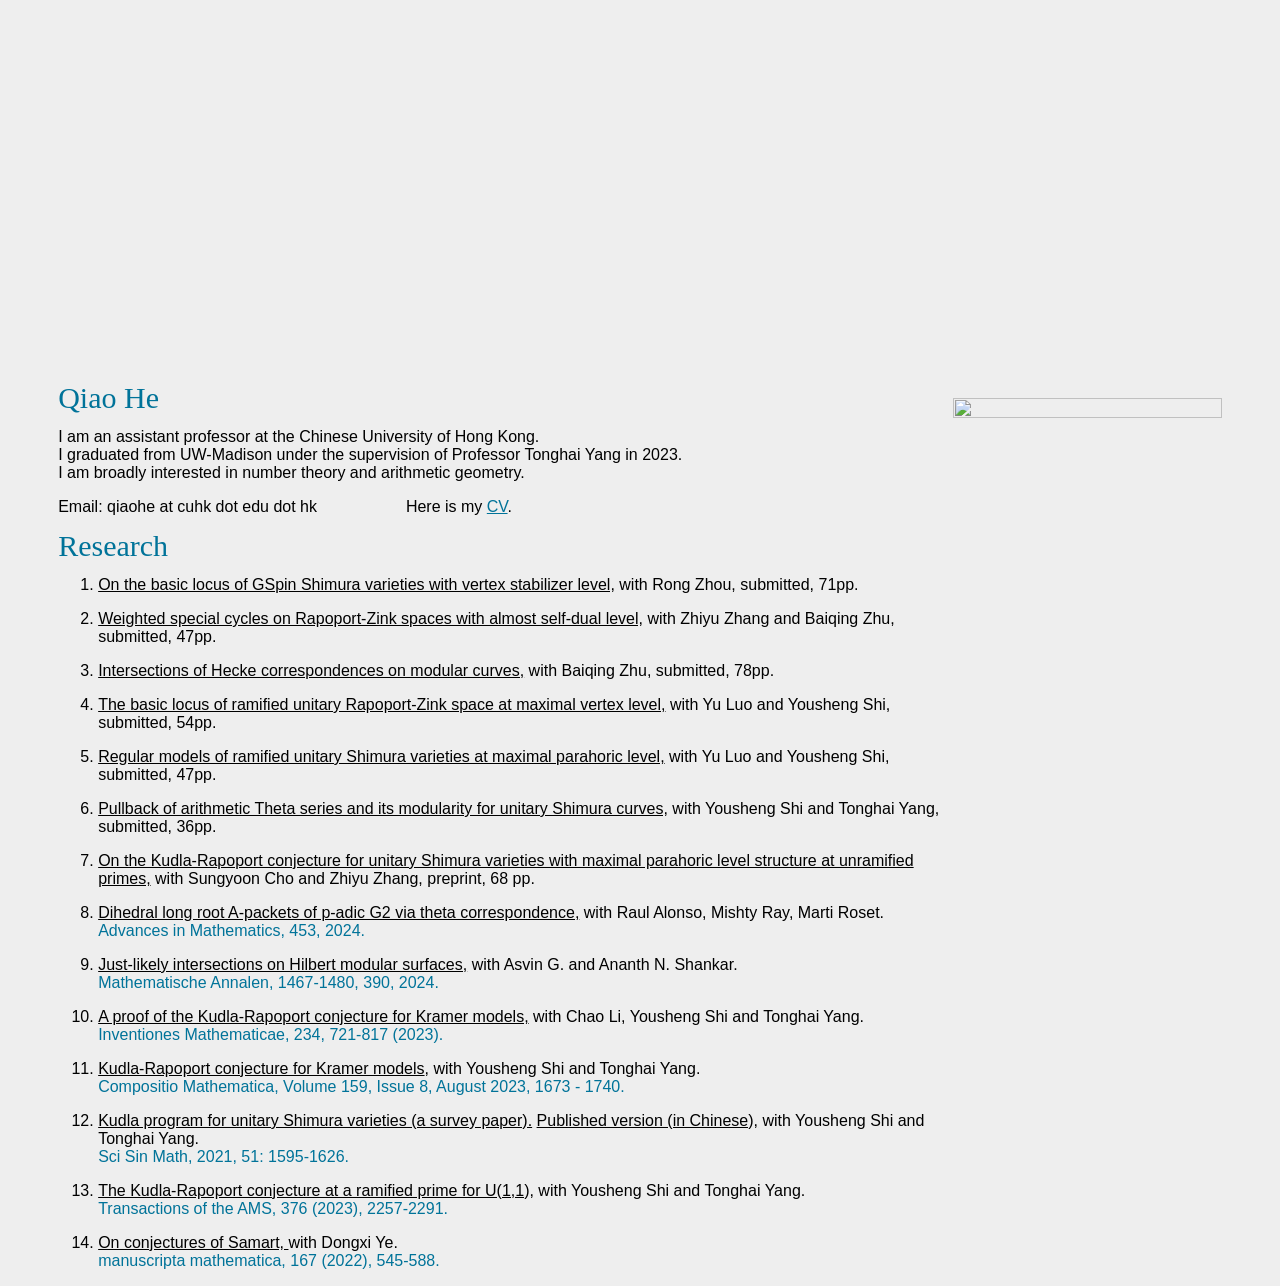
==== index.html @ cb71f72a "Update index.html" ====
<!DOCTYPE html>
<html>
<head>
<title>Qiao He's Homepage.</title>
<meta name="description" content="Qiao He  ">
<meta name="keywords" content="Qiao He, Math, Wisc, University of Wisconsin-Madison, Homepage">
<meta name="author" content="Qiao He">
<meta name="viewport" content="width=device-width, initial-scale=1">
<style>
body, html {
  height: 100%;
  padding-left: 2%;
  padding-right: 2%;
  font-family: Arial, Helvetica, sans-serif;
  background-color:#eee
}

.header-image {
  background-image:  url(https://www.math.columbia.edu/~qiaohe/90ae3d080c83c32adfe99ed42f56fb23.jpg);
  height: 40%;
  width: device-width;
  background-position: center;
  background-repeat: no-repeat;
  background-size: cover;
  position: relative;
}

.header-text {
  text-align: left;
  position: absolute;
  top: 10%;
  left: 10%;
  transform: translate(-50%, -50%);
  font-size: 35px;
  color:#2f4f4f;
}

.header-text button {
  border: none;
  outline: 0;
  display: inline-block;
  padding: 10px 25px;
  color: black;
  background-color: #ddd;
  text-align: center;
  cursor: pointer;
}

.header-text button:hover {
  background-color: #555;
  color: white;

}
.green-text {
  text-align: left;
  position: absolute;
  top: 60%;
  left: 10%;
  transform: translate(-50%, -50%);
  color: #2f4f4f  ;
}
{
  box-sizing: border-box;
}

.row {
  display: flex;
}

/* Create two equal columns that sits next to each other */
.column {
  padding: 0px;
  "font-size: 100px;
   }

.left {
  width: 100%;
}

.right {
  width: 30%;
}



 

p{ margin-left:0px;
}
 
</style>
</head>
<body>

<div class="header-image" style="max-width:100%;">

</div>








<div class="row"  style=" ;">
  <div class="column left" style="background-color:#eee"  >
    <p style="font-size: 30px; font-family: STKaiti; color:#007399;line-height:0">    Qiao He     </p>
    <p style="max-width:100%; word-wrap:break-word;">I am an assistant professor at the Chinese University of Hong Kong. <br>
 I graduated from UW-Madison under the supervision of Professor Tonghai Yang in 2023.<br>
               I am broadly interested in number theory and arithmetic geometry.  </p>
 </p> 
    <p>Email: qiaohe at cuhk dot edu dot hk  &nbsp;&nbsp;&nbsp;&nbsp;&nbsp;&nbsp;&nbsp;&nbsp;&nbsp;&nbsp;&nbsp;&nbsp;&nbsp;&nbsp;&nbsp;&nbsp;&nbsp;&nbsp;  Here is my <a  href="/CV.pdf" style="color:#007399">CV</a>.
 </p>

   

  

 


  <p style="font-size: 30px;font-family: STKaiti; color:#007399;line-height:0 " >  Research</p>


  <ol>

<li> <p class="p3"><span class="s1"> <a href="https://arxiv.org/pdf/2505.08911" style="color:black"><span class="s4">On the basic locus of GSpin Shimura varieties with vertex stabilizer level,</span></a> with Rong Zhou, submitted, 71pp.  </li>

<li> <p class="p3"><span class="s1"> <a href="https://arxiv.org/pdf/2504.07768" style="color:black"><span class="s4">Weighted special cycles on Rapoport-Zink spaces with almost self-dual level,</span></a> with Zhiyu Zhang and Baiqing Zhu, submitted, 47pp.  </li>


<li> <p class="p3"><span class="s1"> <a href="https://arxiv.org/pdf/2502.19600" style="color:black"><span class="s4">Intersections of Hecke correspondences on modular curves,</span></a> with Baiqing Zhu, submitted, 78pp.  </li>

    <li> <p class="p3"><span class="s1"> <a href="https://arxiv.org/pdf/2502.06218" style="color:black"><span class="s4">The basic locus of ramified unitary Rapoport-Zink space at maximal vertex level,</span></a> with  Yu Luo</span></a> and Yousheng Shi</span></a>, submitted, 54pp.  </li>


    <li> <p class="p3"><span class="s1"> <a href="https://arxiv.org/abs/2410.04500" style="color:black"><span class="s4">Regular models of ramified unitary Shimura varieties at maximal parahoric level,</span></a> with  Yu Luo</span></a> and Yousheng Shi</span></a>, submitted, 47pp.  </li>


<li> <p class="p3"><span class="s1"> <a href="https://arxiv.org/pdf/2403.04566.pdf" style="color:black"><span class="s4">Pullback of arithmetic Theta series and its modularity for unitary Shimura curves,</span></a> with  Yousheng Shi</span></a> and Tonghai Yang</span></a>, submitted, 36pp.  </li>



  <li><p class="p3"><span class="s1"> <a href="https://www.math.columbia.edu/~qiaohe/KRconjecture with level.pdf" style="color:black"><span class="s4"> On the Kudla-Rapoport conjecture for unitary Shimura varieties with maximal parahoric level structure at unramified primes,</span></a> with  Sungyoon Cho and Zhiyu Zhang, preprint, 68 pp. <br></li>

  <li><p class="p3"><span class="s1"> <a href="https://arxiv.org/pdf/2308.05029.pdf" style="color:black"><span class="s4"> Dihedral long root A-packets of p-adic G2 via theta correspondence,</span></a> with  Raul Alonso, Mishty Ray, Marti Roset. 
    <br>
   <a   style="color:#007399;"><span class="s4"> Advances in Mathematics, 453, 2024.</span></a></li>



  <li><p class="p3"><span class="s1"> <a href="https://www.math.columbia.edu/~qiaohe/AnanthAsvinQiao.pdf" style="color:black"><span class="s4"> Just-likely intersections on Hilbert modular surfaces,</span></a> with  Asvin G. and Ananth N. Shankar. <br>
    <a   style="color:#007399;"><span class="s4">Mathematische Annalen, 1467-1480, 390, 2024.</span></a></li>

  <li> <p class="p3"><span class="s1"> <a href="https://www.math.columbia.edu/~qiaohe/HLSY2.pdf" style="color:black;"><span class="s4">A proof of the Kudla-Rapoport conjecture for Kramer models,</span></a> with Chao Li, Yousheng Shi and Tonghai Yang. <br>
 <a   style="color:#007399;"><span class="s4">Inventiones Mathematicae, 234,  721-817 (2023).</span></a> <br></li>



  <li><p class="p3"><span class="s1"> <a href="https://www.math.columbia.edu/~qiaohe/KR%20for%20Kramer%20model%20final.pdf" style="color:black"><span class="s4">Kudla-Rapoport conjecture for Kramer models</span></a>, with Yousheng Shi and Tonghai Yang. <br>
<a style="color:#007399">Compositio Mathematica, Volume 159, Issue 8, August 2023,  1673 - 1740.</a> <br>  </li>



<li> <p class="p3"><span class="s1"> <a href="https://www.math.columbia.edu/~qiaohe/ASW2.pdf" style="color:black"><span class="s4">Kudla program for unitary Shimura varieties (a survey paper).</span></a> <a href="https://www.math.columbia.edu/~qiaohe/SciSinMath-2021-1595.pdf" style="color:black"><span class="s4">Published version (in Chinese),</span></a> with  Yousheng Shi</span></a> and  Tonghai Yang</span></a>. <br>
<a style="color:#007399">Sci Sin Math, 2021, 51: 1595-1626.</a> <br></li>

<li> <p class="p3"><span class="s1"> <a href="https://www.math.columbia.edu/~qiaohe/KR%20conjecture%20for%20U(1,1).pdf" style="color:black"><span class="s4">The Kudla-Rapoport conjecture at a ramified prime for U(1,1),</span></a> with  Yousheng Shi</span></a> and Tonghai Yang</span></a>. <br>
<a style="color:#007399">Transactions of the AMS, 376 (2023), 2257-2291.</a><br></li>

<li> <p class="p3"><span class="s1"> <a href="https://link.springer.com/article/10.1007/s00229-021-01279-6" style="color:black"><span class="s4">On conjectures of Samart, </span></a>with Dongxi Ye. <br>
<a style="color:#007399">manuscripta mathematica, 167 (2022), 545-588.</a> <br></li>
</ol> 





   
 


 


  


 




 
</div>







<div class="column right" style="background-color:#eee"  >
    <p style="font-size: 30px; font-family: STKaiti; color:#007399;line-height:0">   <img src="https://www.math.columbia.edu/~qiaohe/WechatIMG229.jpg", width="100%" ;
     height="250%" ; style="position:relative; left:0px; top:0px">  </p>
    
  </div>



  


</div>
 
  

 
 

  

</body>
</html>
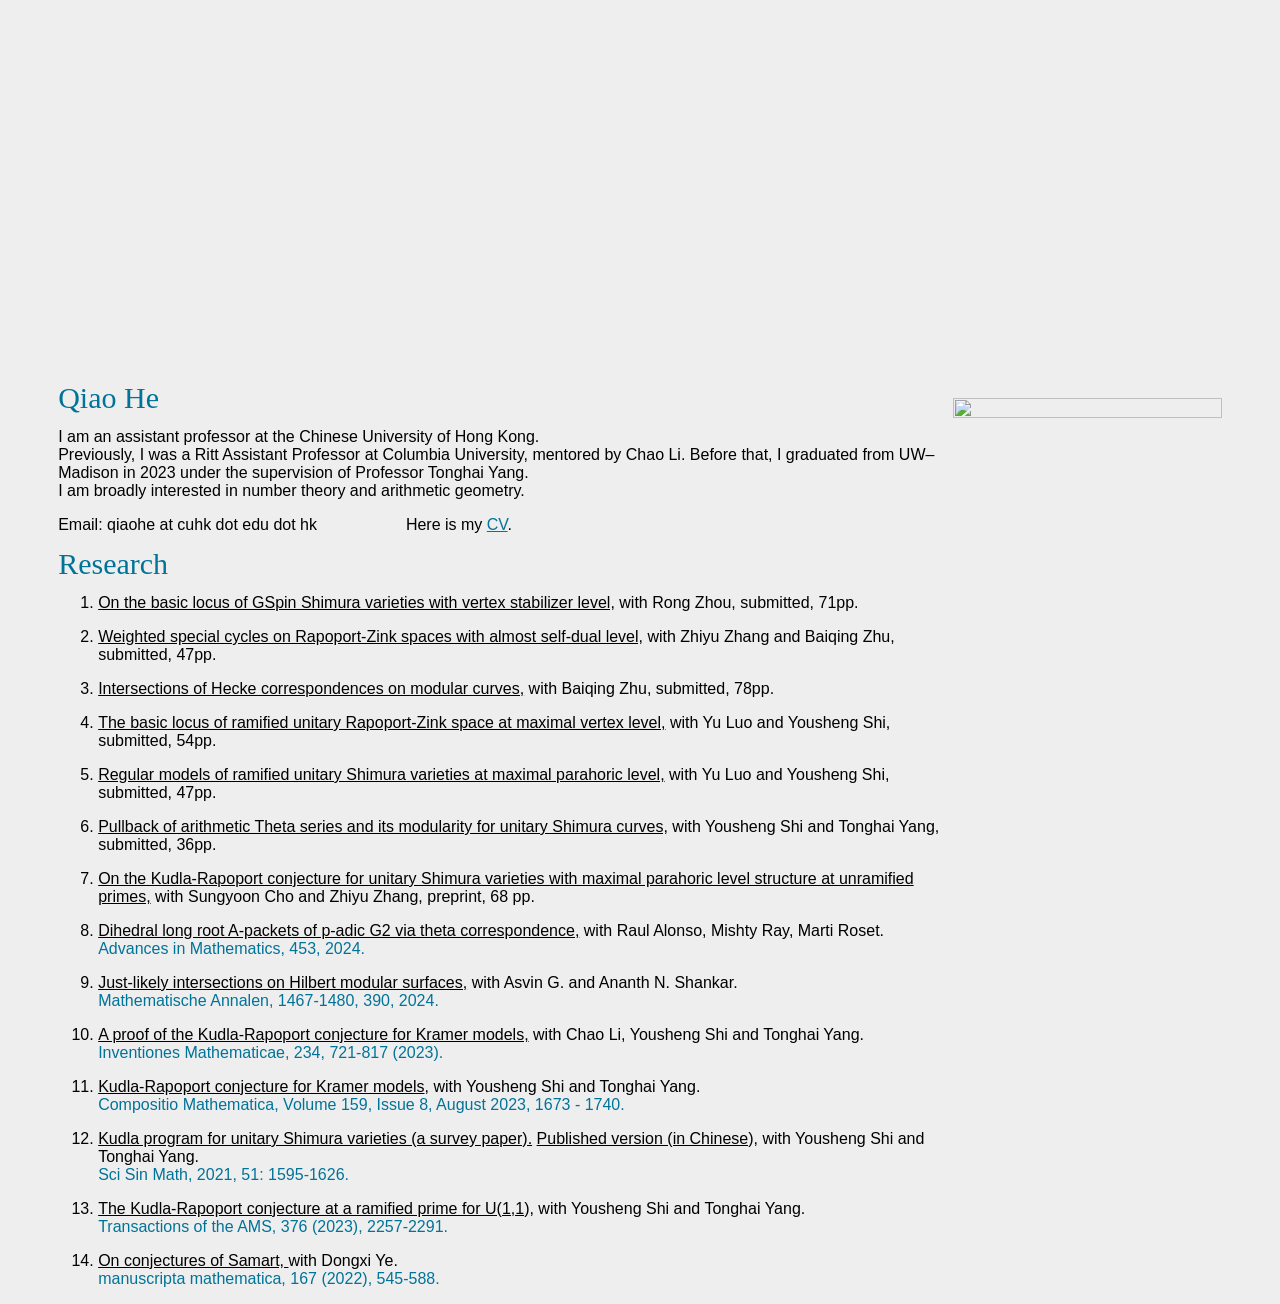
==== commit 9e85f1ef: "Update index.html" ====
--- a/index.html
+++ b/index.html
@@ -107,7 +107,7 @@
   <div class="column left" style="background-color:#eee"  >
     <p style="font-size: 30px; font-family: STKaiti; color:#007399;line-height:0">    Qiao He     </p>
     <p style="max-width:100%; word-wrap:break-word;">I am an assistant professor at the Chinese University of Hong Kong. <br>
- I graduated from UW-Madison under the supervision of Professor Tonghai Yang in 2023.<br>
+ Previously, I was a Ritt Assistant Professor at Columbia University, mentored by Chao Li. Before that, I graduated from UW–Madison in 2023 under the supervision of Professor Tonghai Yang.<br>
                I am broadly interested in number theory and arithmetic geometry.  </p>
  </p> 
     <p>Email: qiaohe at cuhk dot edu dot hk  &nbsp;&nbsp;&nbsp;&nbsp;&nbsp;&nbsp;&nbsp;&nbsp;&nbsp;&nbsp;&nbsp;&nbsp;&nbsp;&nbsp;&nbsp;&nbsp;&nbsp;&nbsp;  Here is my <a  href="/CV.pdf" style="color:#007399">CV</a>.
@@ -142,7 +142,7 @@
 
 
 
-  <li><p class="p3"><span class="s1"> <a href="https://www.math.columbia.edu/~qiaohe/KRconjecture with level.pdf" style="color:black"><span class="s4"> On the Kudla-Rapoport conjecture for unitary Shimura varieties with maximal parahoric level structure at unramified primes,</span></a> with  Sungyoon Cho and Zhiyu Zhang, preprint, 68 pp. <br></li>
+  <li><p class="p3"><span class="s1"> <a href="/KRconjecture with level.pdf" style="color:black"><span class="s4"> On the Kudla-Rapoport conjecture for unitary Shimura varieties with maximal parahoric level structure at unramified primes,</span></a> with  Sungyoon Cho and Zhiyu Zhang, preprint, 68 pp. <br></li>
 
   <li><p class="p3"><span class="s1"> <a href="https://arxiv.org/pdf/2308.05029.pdf" style="color:black"><span class="s4"> Dihedral long root A-packets of p-adic G2 via theta correspondence,</span></a> with  Raul Alonso, Mishty Ray, Marti Roset. 
     <br>
@@ -150,23 +150,23 @@
 
 
 
-  <li><p class="p3"><span class="s1"> <a href="https://www.math.columbia.edu/~qiaohe/AnanthAsvinQiao.pdf" style="color:black"><span class="s4"> Just-likely intersections on Hilbert modular surfaces,</span></a> with  Asvin G. and Ananth N. Shankar. <br>
+  <li><p class="p3"><span class="s1"> <a href="/AnanthAsvinQiao.pdf" style="color:black"><span class="s4"> Just-likely intersections on Hilbert modular surfaces,</span></a> with  Asvin G. and Ananth N. Shankar. <br>
     <a   style="color:#007399;"><span class="s4">Mathematische Annalen, 1467-1480, 390, 2024.</span></a></li>
 
-  <li> <p class="p3"><span class="s1"> <a href="https://www.math.columbia.edu/~qiaohe/HLSY2.pdf" style="color:black;"><span class="s4">A proof of the Kudla-Rapoport conjecture for Kramer models,</span></a> with Chao Li, Yousheng Shi and Tonghai Yang. <br>
+  <li> <p class="p3"><span class="s1"> <a href="/HLSY2.pdf" style="color:black;"><span class="s4">A proof of the Kudla-Rapoport conjecture for Kramer models,</span></a> with Chao Li, Yousheng Shi and Tonghai Yang. <br>
  <a   style="color:#007399;"><span class="s4">Inventiones Mathematicae, 234,  721-817 (2023).</span></a> <br></li>
 
 
 
-  <li><p class="p3"><span class="s1"> <a href="https://www.math.columbia.edu/~qiaohe/KR%20for%20Kramer%20model%20final.pdf" style="color:black"><span class="s4">Kudla-Rapoport conjecture for Kramer models</span></a>, with Yousheng Shi and Tonghai Yang. <br>
+  <li><p class="p3"><span class="s1"> <a href="/KR%20for%20Kramer%20model%20final.pdf" style="color:black"><span class="s4">Kudla-Rapoport conjecture for Kramer models</span></a>, with Yousheng Shi and Tonghai Yang. <br>
 <a style="color:#007399">Compositio Mathematica, Volume 159, Issue 8, August 2023,  1673 - 1740.</a> <br>  </li>
 
 
 
-<li> <p class="p3"><span class="s1"> <a href="https://www.math.columbia.edu/~qiaohe/ASW2.pdf" style="color:black"><span class="s4">Kudla program for unitary Shimura varieties (a survey paper).</span></a> <a href="https://www.math.columbia.edu/~qiaohe/SciSinMath-2021-1595.pdf" style="color:black"><span class="s4">Published version (in Chinese),</span></a> with  Yousheng Shi</span></a> and  Tonghai Yang</span></a>. <br>
+<li> <p class="p3"><span class="s1"> <a href="/ASW2.pdf" style="color:black"><span class="s4">Kudla program for unitary Shimura varieties (a survey paper).</span></a> <a href="https://www.math.columbia.edu/~qiaohe/SciSinMath-2021-1595.pdf" style="color:black"><span class="s4">Published version (in Chinese),</span></a> with  Yousheng Shi</span></a> and  Tonghai Yang</span></a>. <br>
 <a style="color:#007399">Sci Sin Math, 2021, 51: 1595-1626.</a> <br></li>
 
-<li> <p class="p3"><span class="s1"> <a href="https://www.math.columbia.edu/~qiaohe/KR%20conjecture%20for%20U(1,1).pdf" style="color:black"><span class="s4">The Kudla-Rapoport conjecture at a ramified prime for U(1,1),</span></a> with  Yousheng Shi</span></a> and Tonghai Yang</span></a>. <br>
+<li> <p class="p3"><span class="s1"> <a href="/KR%20conjecture%20for%20U(1,1).pdf" style="color:black"><span class="s4">The Kudla-Rapoport conjecture at a ramified prime for U(1,1),</span></a> with  Yousheng Shi</span></a> and Tonghai Yang</span></a>. <br>
 <a style="color:#007399">Transactions of the AMS, 376 (2023), 2257-2291.</a><br></li>
 
 <li> <p class="p3"><span class="s1"> <a href="https://link.springer.com/article/10.1007/s00229-021-01279-6" style="color:black"><span class="s4">On conjectures of Samart, </span></a>with Dongxi Ye. <br>
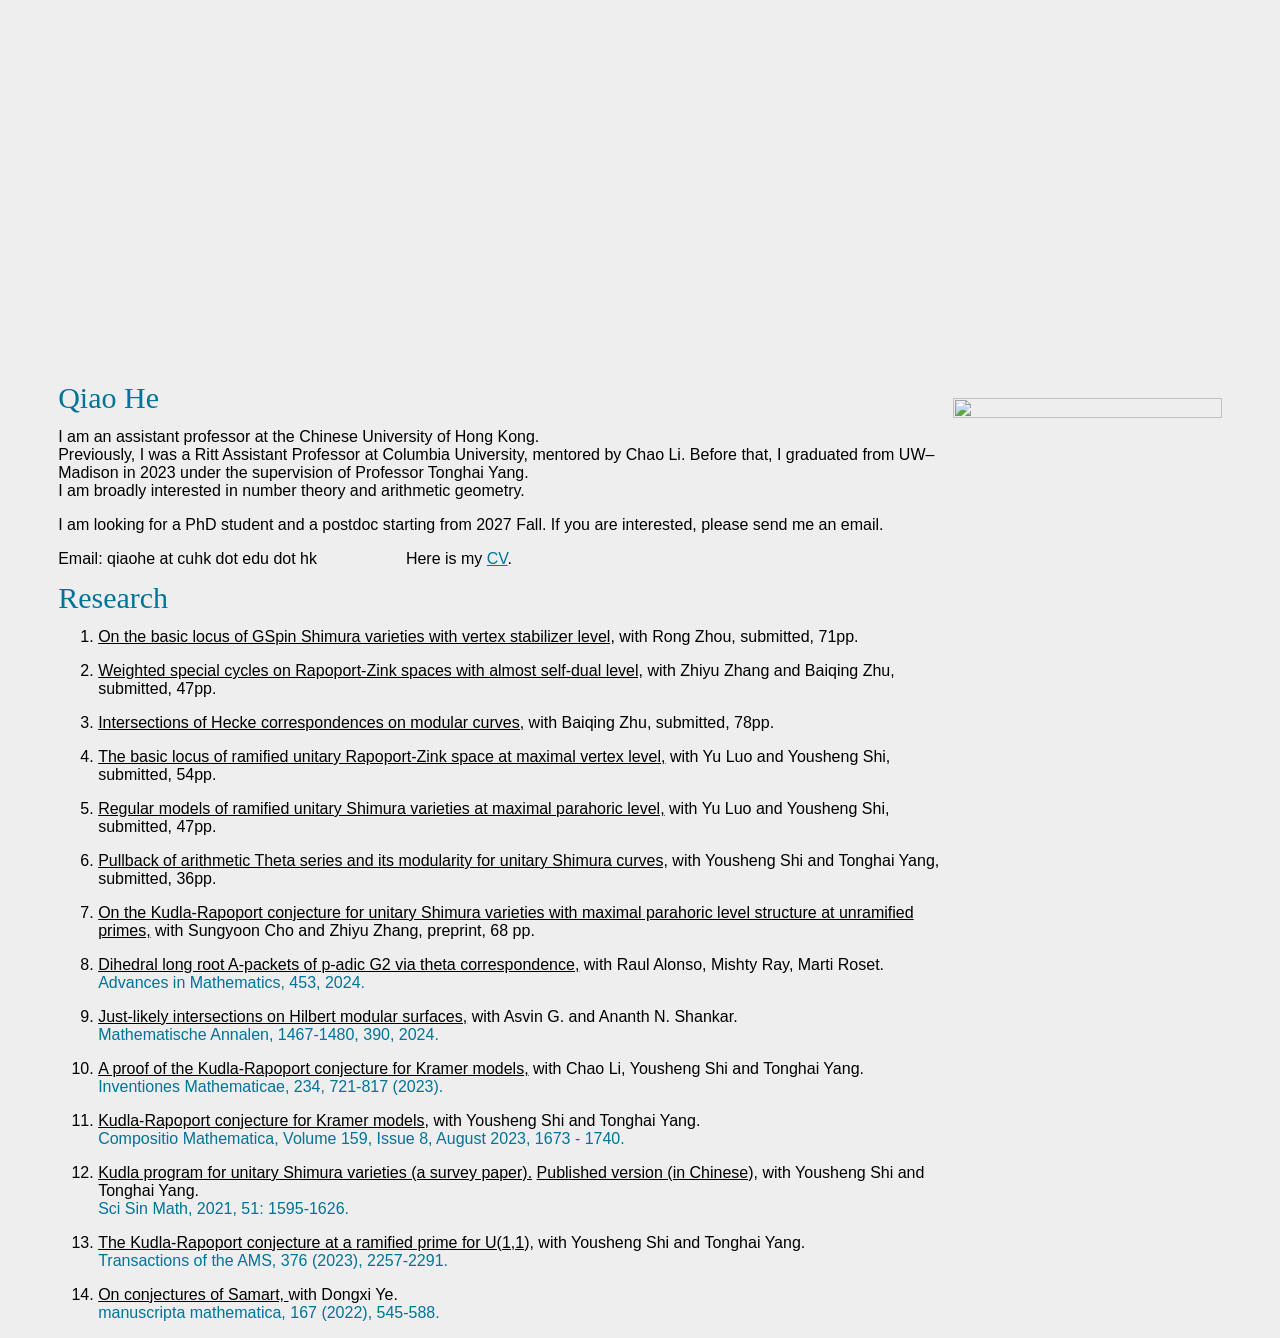
==== commit 1ff6969d: "Update index.html" ====
--- a/index.html
+++ b/index.html
@@ -110,6 +110,9 @@
  Previously, I was a Ritt Assistant Professor at Columbia University, mentored by Chao Li. Before that, I graduated from UW–Madison in 2023 under the supervision of Professor Tonghai Yang.<br>
                I am broadly interested in number theory and arithmetic geometry.  </p>
  </p> 
+
+    I am looking for a PhD student and a postdoc starting from 2027 Fall. If you are interested, please send me an email.</p></p> 
+ 
     <p>Email: qiaohe at cuhk dot edu dot hk  &nbsp;&nbsp;&nbsp;&nbsp;&nbsp;&nbsp;&nbsp;&nbsp;&nbsp;&nbsp;&nbsp;&nbsp;&nbsp;&nbsp;&nbsp;&nbsp;&nbsp;&nbsp;  Here is my <a  href="/CV.pdf" style="color:#007399">CV</a>.
  </p>
 
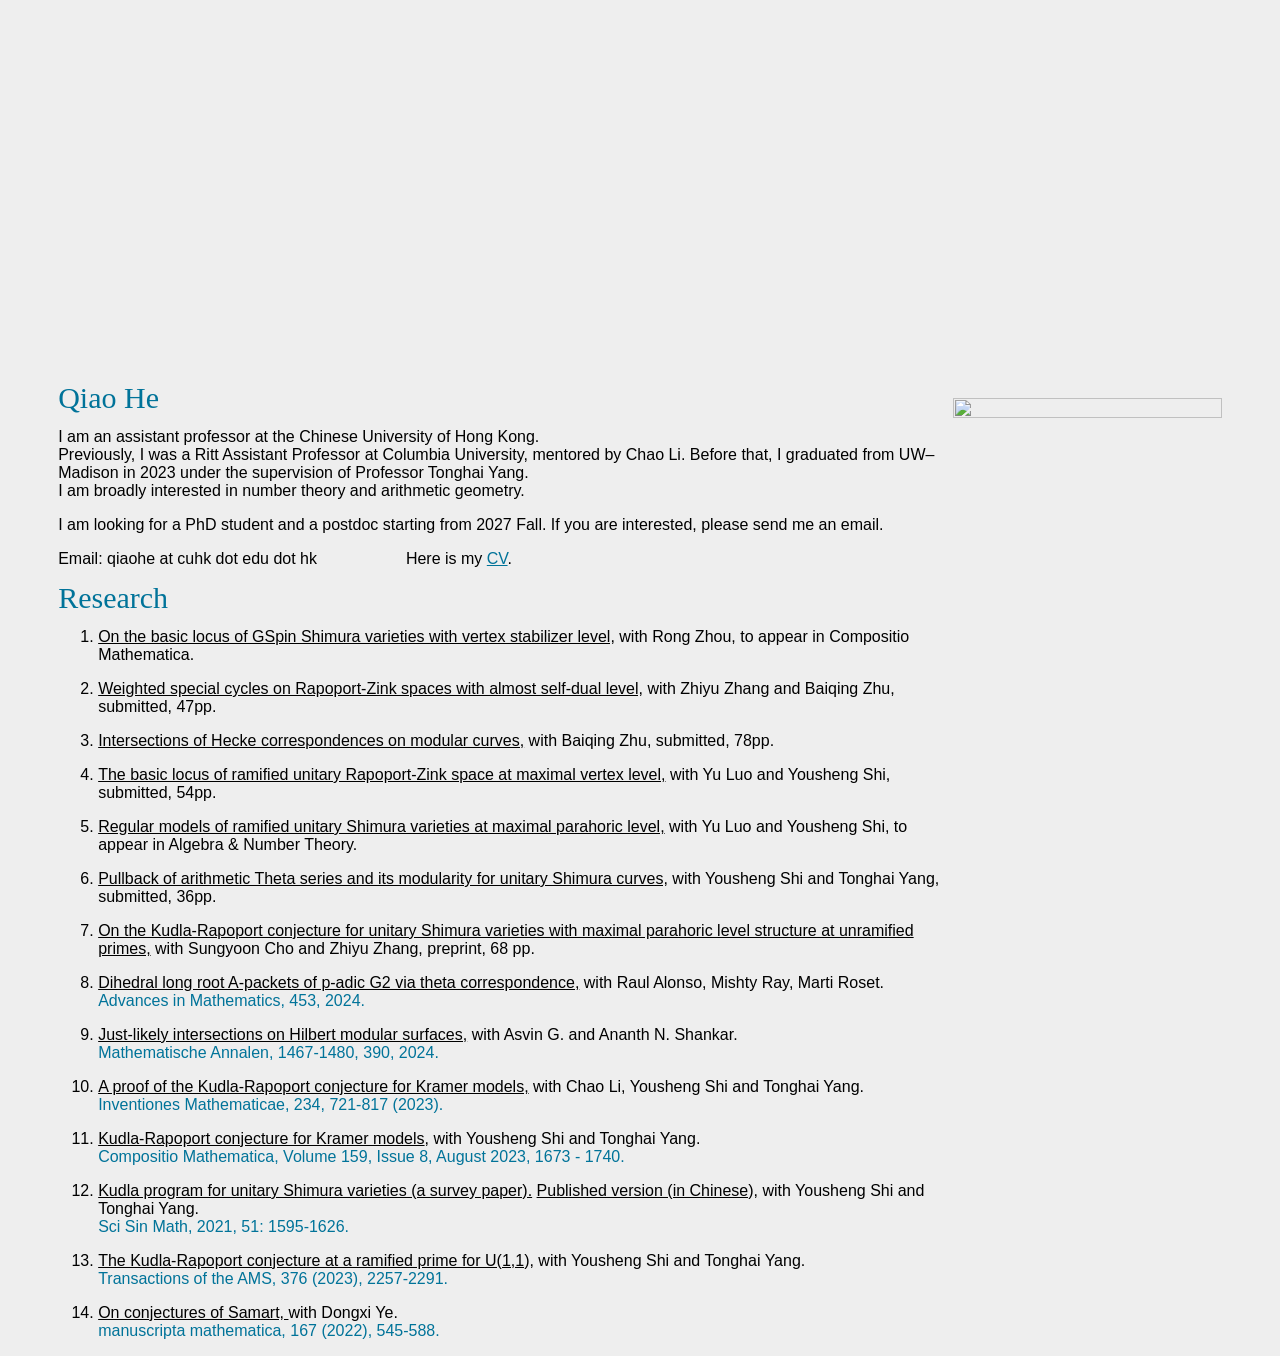
==== commit 75e02dc0: "Update index.html" ====
--- a/index.html
+++ b/index.html
@@ -128,7 +128,7 @@
 
   <ol>
 
-<li> <p class="p3"><span class="s1"> <a href="https://arxiv.org/pdf/2505.08911" style="color:black"><span class="s4">On the basic locus of GSpin Shimura varieties with vertex stabilizer level,</span></a> with Rong Zhou, submitted, 71pp.  </li>
+<li> <p class="p3"><span class="s1"> <a href="https://arxiv.org/pdf/2505.08911" style="color:black"><span class="s4">On the basic locus of GSpin Shimura varieties with vertex stabilizer level,</span></a> with Rong Zhou, to appear in Compositio Mathematica.  </li>
 
 <li> <p class="p3"><span class="s1"> <a href="https://arxiv.org/pdf/2504.07768" style="color:black"><span class="s4">Weighted special cycles on Rapoport-Zink spaces with almost self-dual level,</span></a> with Zhiyu Zhang and Baiqing Zhu, submitted, 47pp.  </li>
 
@@ -138,7 +138,7 @@
     <li> <p class="p3"><span class="s1"> <a href="https://arxiv.org/pdf/2502.06218" style="color:black"><span class="s4">The basic locus of ramified unitary Rapoport-Zink space at maximal vertex level,</span></a> with  Yu Luo</span></a> and Yousheng Shi</span></a>, submitted, 54pp.  </li>
 
 
-    <li> <p class="p3"><span class="s1"> <a href="https://arxiv.org/abs/2410.04500" style="color:black"><span class="s4">Regular models of ramified unitary Shimura varieties at maximal parahoric level,</span></a> with  Yu Luo</span></a> and Yousheng Shi</span></a>, submitted, 47pp.  </li>
+    <li> <p class="p3"><span class="s1"> <a href="https://arxiv.org/abs/2410.04500" style="color:black"><span class="s4">Regular models of ramified unitary Shimura varieties at maximal parahoric level,</span></a> with  Yu Luo</span></a> and Yousheng Shi</span></a>, to appear in Algebra & Number Theory.  </li>
 
 
 <li> <p class="p3"><span class="s1"> <a href="https://arxiv.org/pdf/2403.04566.pdf" style="color:black"><span class="s4">Pullback of arithmetic Theta series and its modularity for unitary Shimura curves,</span></a> with  Yousheng Shi</span></a> and Tonghai Yang</span></a>, submitted, 36pp.  </li>
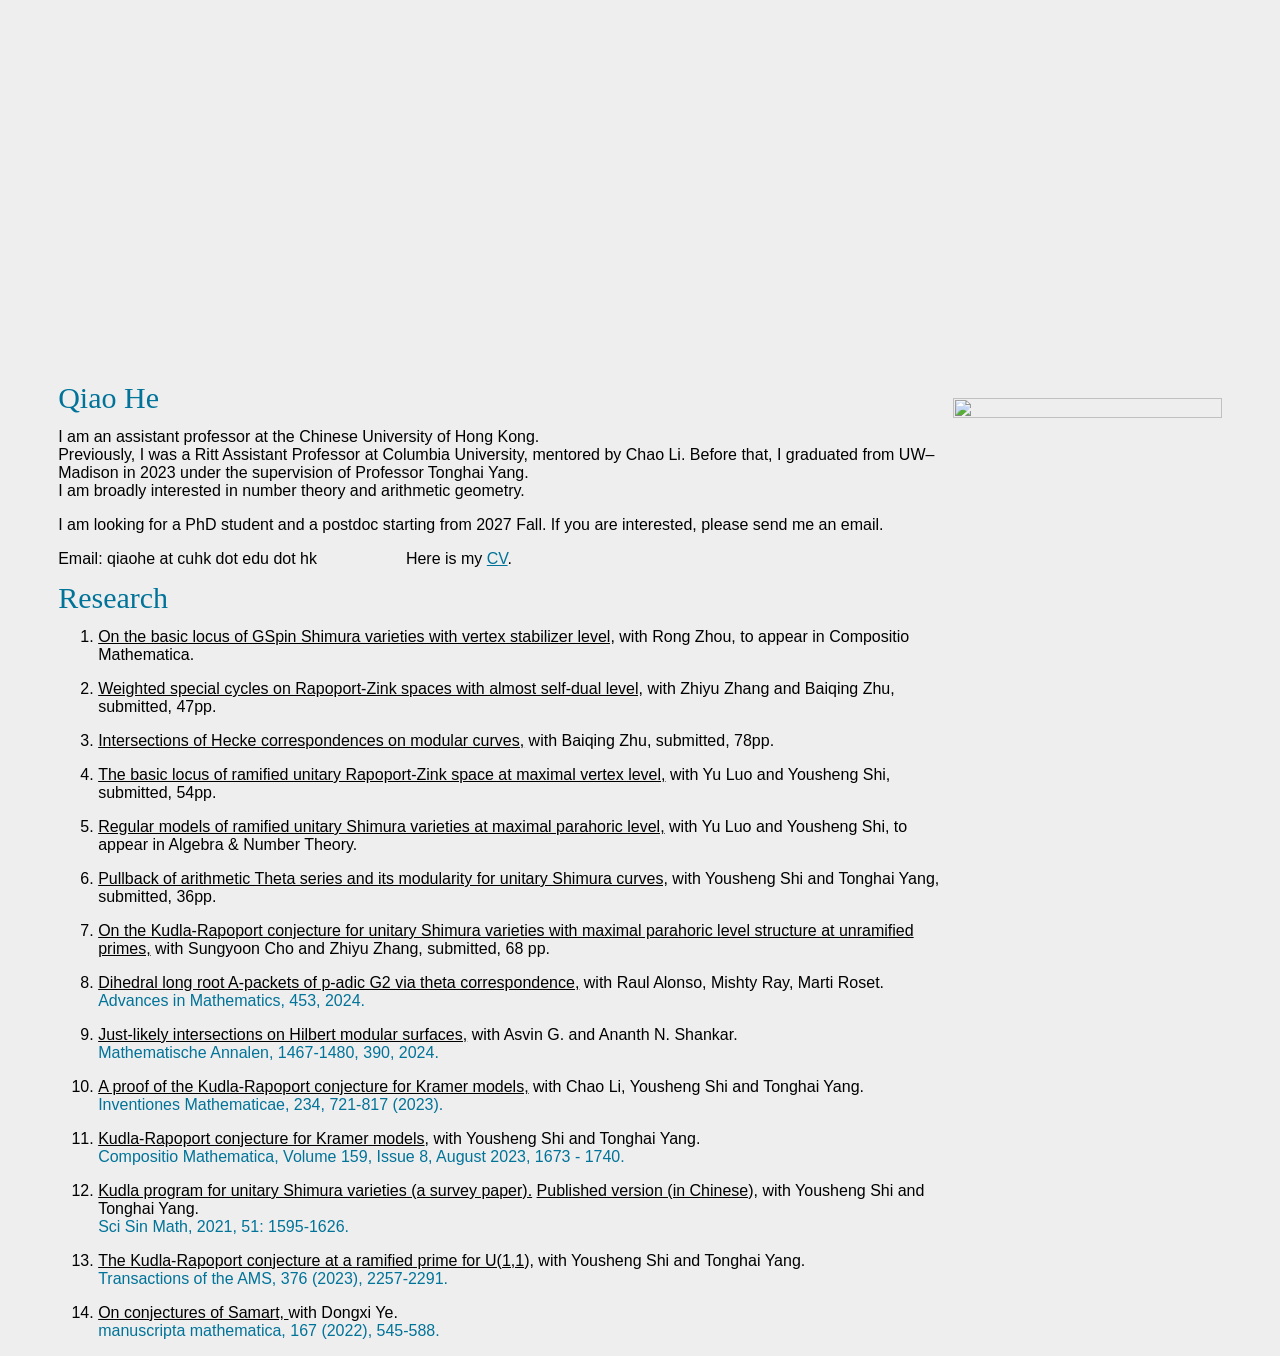
==== commit e8db709e: "Update index.html" ====
--- a/index.html
+++ b/index.html
@@ -145,7 +145,7 @@
 
 
 
-  <li><p class="p3"><span class="s1"> <a href="/KRconjecture with level.pdf" style="color:black"><span class="s4"> On the Kudla-Rapoport conjecture for unitary Shimura varieties with maximal parahoric level structure at unramified primes,</span></a> with  Sungyoon Cho and Zhiyu Zhang, preprint, 68 pp. <br></li>
+  <li><p class="p3"><span class="s1"> <a href="/KRconjecture with level.pdf" style="color:black"><span class="s4"> On the Kudla-Rapoport conjecture for unitary Shimura varieties with maximal parahoric level structure at unramified primes,</span></a> with  Sungyoon Cho and Zhiyu Zhang, submitted, 68 pp. <br></li>
 
   <li><p class="p3"><span class="s1"> <a href="https://arxiv.org/pdf/2308.05029.pdf" style="color:black"><span class="s4"> Dihedral long root A-packets of p-adic G2 via theta correspondence,</span></a> with  Raul Alonso, Mishty Ray, Marti Roset. 
     <br>
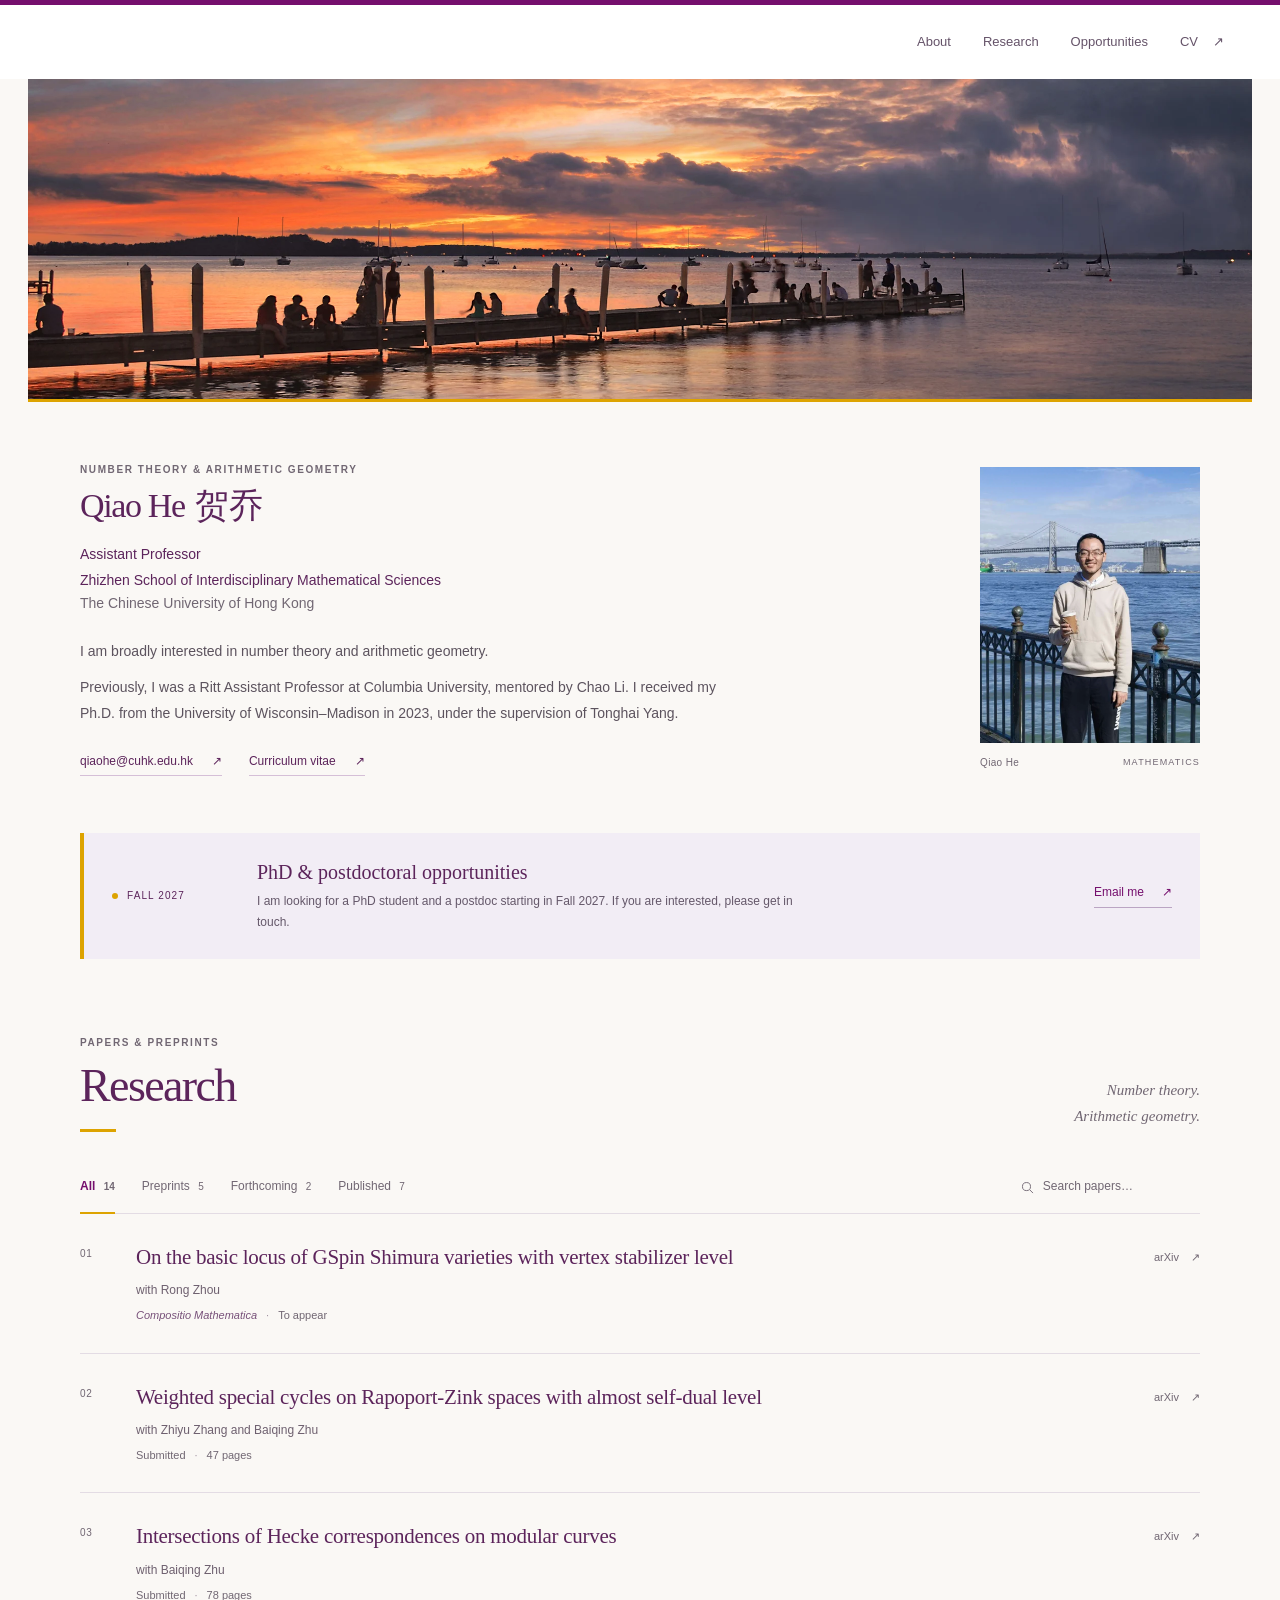
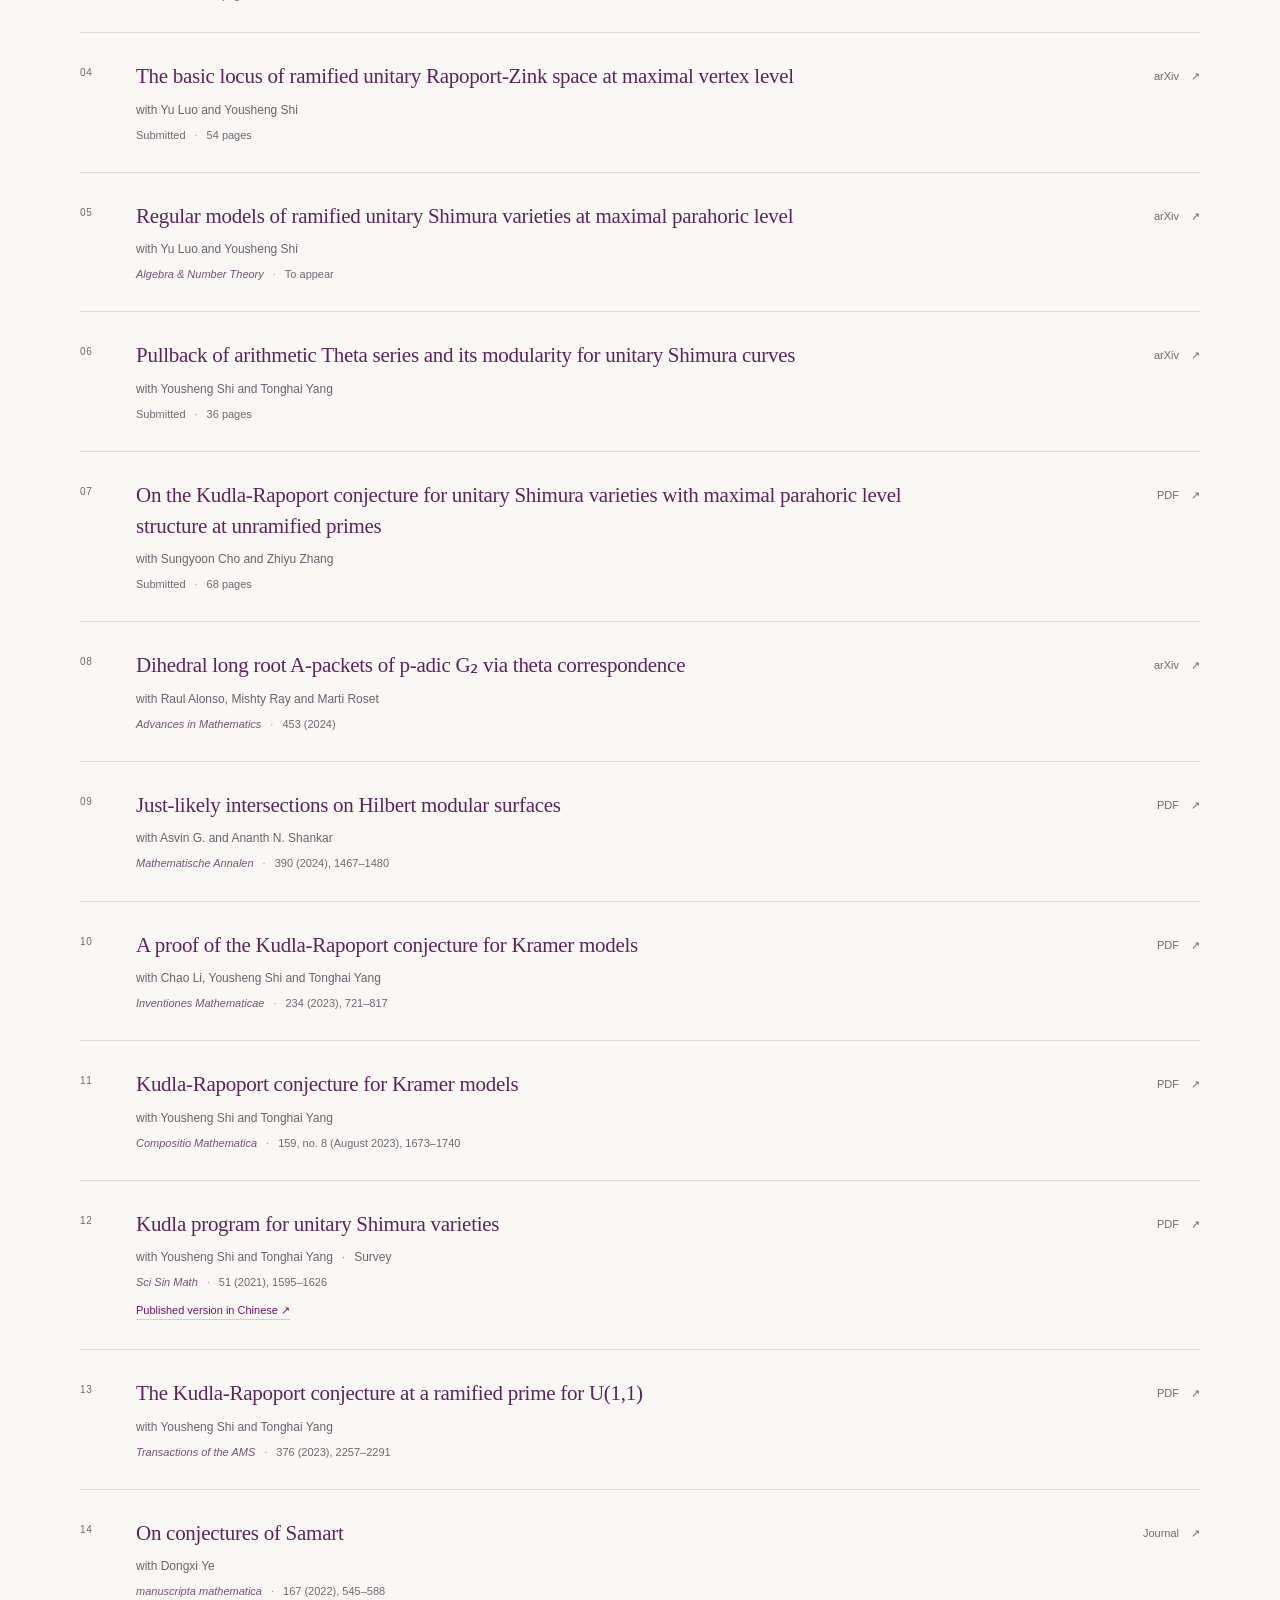
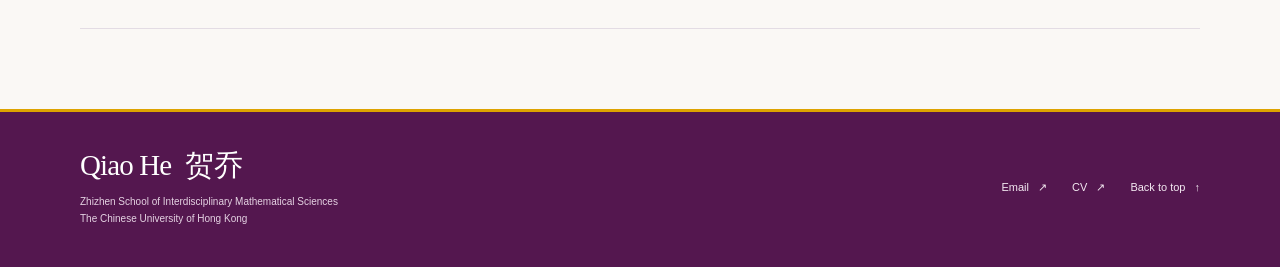
==== commit 5e64ae55: "Add files via upload" ====
--- a/index.html
+++ b/index.html
@@ -1,228 +1,175 @@
-<!DOCTYPE html>
-<html>
+<!doctype html>
+<html lang="en">
 <head>
-<title>Qiao He's Homepage.</title>
-<meta name="description" content="Qiao He  ">
-<meta name="keywords" content="Qiao He, Math, Wisc, University of Wisconsin-Madison, Homepage">
-<meta name="author" content="Qiao He">
-<meta name="viewport" content="width=device-width, initial-scale=1">
-<style>
-body, html {
-  height: 100%;
-  padding-left: 2%;
-  padding-right: 2%;
-  font-family: Arial, Helvetica, sans-serif;
-  background-color:#eee
-}
-
-.header-image {
-  background-image:  url(https://www.math.columbia.edu/~qiaohe/90ae3d080c83c32adfe99ed42f56fb23.jpg);
-  height: 40%;
-  width: device-width;
-  background-position: center;
-  background-repeat: no-repeat;
-  background-size: cover;
-  position: relative;
-}
-
-.header-text {
-  text-align: left;
-  position: absolute;
-  top: 10%;
-  left: 10%;
-  transform: translate(-50%, -50%);
-  font-size: 35px;
-  color:#2f4f4f;
-}
-
-.header-text button {
-  border: none;
-  outline: 0;
-  display: inline-block;
-  padding: 10px 25px;
-  color: black;
-  background-color: #ddd;
-  text-align: center;
-  cursor: pointer;
-}
-
-.header-text button:hover {
-  background-color: #555;
-  color: white;
-
-}
-.green-text {
-  text-align: left;
-  position: absolute;
-  top: 60%;
-  left: 10%;
-  transform: translate(-50%, -50%);
-  color: #2f4f4f  ;
-}
-{
-  box-sizing: border-box;
-}
-
-.row {
-  display: flex;
-}
-
-/* Create two equal columns that sits next to each other */
-.column {
-  padding: 0px;
-  "font-size: 100px;
-   }
-
-.left {
-  width: 100%;
-}
-
-.right {
-  width: 30%;
-}
-
-
-
- 
-
-p{ margin-left:0px;
-}
- 
-</style>
+  <meta charset="utf-8">
+  <meta name="viewport" content="width=device-width, initial-scale=1">
+  <meta name="description" content="Qiao He 贺乔, Assistant Professor at the Zhizhen School of Interdisciplinary Mathematical Sciences, The Chinese University of Hong Kong. Research in number theory and arithmetic geometry.">
+  <meta name="theme-color" content="#750f6d">
+  <title>Qiao He 贺乔 · Mathematics</title>
+  <link rel="icon" href="assets/favicon.svg" type="image/svg+xml">
+  <link rel="stylesheet" href="styles.css">
+  <script src="script.js" defer></script>
 </head>
 <body>
+  <a class="skip-link" href="#main">Skip to content</a>
+  <header class="site-header" id="top">
+    <div class="header-inner">
+      <nav aria-label="Main navigation">
+        <a href="#about">About</a>
+        <a href="#research">Research</a>
+        <a href="#opportunities">Opportunities</a>
+        <a class="nav-cv" href="papers/cv.pdf" target="_blank" rel="noopener">CV <span aria-hidden="true">↗</span></a>
+      </nav>
+    </div>
+  </header>
 
-<div class="header-image" style="max-width:100%;">
-
-</div>
-
-
-
-
-
-
-
-
-<div class="row"  style=" ;">
-  <div class="column left" style="background-color:#eee"  >
-    <p style="font-size: 30px; font-family: STKaiti; color:#007399;line-height:0">    Qiao He     </p>
-    <p style="max-width:100%; word-wrap:break-word;">I am an assistant professor at the Chinese University of Hong Kong. <br>
- Previously, I was a Ritt Assistant Professor at Columbia University, mentored by Chao Li. Before that, I graduated from UW–Madison in 2023 under the supervision of Professor Tonghai Yang.<br>
-               I am broadly interested in number theory and arithmetic geometry.  </p>
- </p> 
-
-    I am looking for a PhD student and a postdoc starting from 2027 Fall. If you are interested, please send me an email.</p></p> 
- 
-    <p>Email: qiaohe at cuhk dot edu dot hk  &nbsp;&nbsp;&nbsp;&nbsp;&nbsp;&nbsp;&nbsp;&nbsp;&nbsp;&nbsp;&nbsp;&nbsp;&nbsp;&nbsp;&nbsp;&nbsp;&nbsp;&nbsp;  Here is my <a  href="/CV.pdf" style="color:#007399">CV</a>.
- </p>
-
-   
-
-  
-
- 
-
-
-  <p style="font-size: 30px;font-family: STKaiti; color:#007399;line-height:0 " >  Research</p>
-
-
-  <ol>
-
-<li> <p class="p3"><span class="s1"> <a href="https://arxiv.org/pdf/2505.08911" style="color:black"><span class="s4">On the basic locus of GSpin Shimura varieties with vertex stabilizer level,</span></a> with Rong Zhou, to appear in Compositio Mathematica.  </li>
-
-<li> <p class="p3"><span class="s1"> <a href="https://arxiv.org/pdf/2504.07768" style="color:black"><span class="s4">Weighted special cycles on Rapoport-Zink spaces with almost self-dual level,</span></a> with Zhiyu Zhang and Baiqing Zhu, submitted, 47pp.  </li>
-
-
-<li> <p class="p3"><span class="s1"> <a href="https://arxiv.org/pdf/2502.19600" style="color:black"><span class="s4">Intersections of Hecke correspondences on modular curves,</span></a> with Baiqing Zhu, submitted, 78pp.  </li>
-
-    <li> <p class="p3"><span class="s1"> <a href="https://arxiv.org/pdf/2502.06218" style="color:black"><span class="s4">The basic locus of ramified unitary Rapoport-Zink space at maximal vertex level,</span></a> with  Yu Luo</span></a> and Yousheng Shi</span></a>, submitted, 54pp.  </li>
-
-
-    <li> <p class="p3"><span class="s1"> <a href="https://arxiv.org/abs/2410.04500" style="color:black"><span class="s4">Regular models of ramified unitary Shimura varieties at maximal parahoric level,</span></a> with  Yu Luo</span></a> and Yousheng Shi</span></a>, to appear in Algebra & Number Theory.  </li>
-
-
-<li> <p class="p3"><span class="s1"> <a href="https://arxiv.org/pdf/2403.04566.pdf" style="color:black"><span class="s4">Pullback of arithmetic Theta series and its modularity for unitary Shimura curves,</span></a> with  Yousheng Shi</span></a> and Tonghai Yang</span></a>, submitted, 36pp.  </li>
-
-
-
-  <li><p class="p3"><span class="s1"> <a href="/KRconjecture with level.pdf" style="color:black"><span class="s4"> On the Kudla-Rapoport conjecture for unitary Shimura varieties with maximal parahoric level structure at unramified primes,</span></a> with  Sungyoon Cho and Zhiyu Zhang, submitted, 68 pp. <br></li>
-
-  <li><p class="p3"><span class="s1"> <a href="https://arxiv.org/pdf/2308.05029.pdf" style="color:black"><span class="s4"> Dihedral long root A-packets of p-adic G2 via theta correspondence,</span></a> with  Raul Alonso, Mishty Ray, Marti Roset. 
-    <br>
-   <a   style="color:#007399;"><span class="s4"> Advances in Mathematics, 453, 2024.</span></a></li>
-
-
-
-  <li><p class="p3"><span class="s1"> <a href="/AnanthAsvinQiao.pdf" style="color:black"><span class="s4"> Just-likely intersections on Hilbert modular surfaces,</span></a> with  Asvin G. and Ananth N. Shankar. <br>
-    <a   style="color:#007399;"><span class="s4">Mathematische Annalen, 1467-1480, 390, 2024.</span></a></li>
-
-  <li> <p class="p3"><span class="s1"> <a href="/HLSY2.pdf" style="color:black;"><span class="s4">A proof of the Kudla-Rapoport conjecture for Kramer models,</span></a> with Chao Li, Yousheng Shi and Tonghai Yang. <br>
- <a   style="color:#007399;"><span class="s4">Inventiones Mathematicae, 234,  721-817 (2023).</span></a> <br></li>
-
-
-
-  <li><p class="p3"><span class="s1"> <a href="/KR%20for%20Kramer%20model%20final.pdf" style="color:black"><span class="s4">Kudla-Rapoport conjecture for Kramer models</span></a>, with Yousheng Shi and Tonghai Yang. <br>
-<a style="color:#007399">Compositio Mathematica, Volume 159, Issue 8, August 2023,  1673 - 1740.</a> <br>  </li>
-
-
-
-<li> <p class="p3"><span class="s1"> <a href="/ASW2.pdf" style="color:black"><span class="s4">Kudla program for unitary Shimura varieties (a survey paper).</span></a> <a href="https://www.math.columbia.edu/~qiaohe/SciSinMath-2021-1595.pdf" style="color:black"><span class="s4">Published version (in Chinese),</span></a> with  Yousheng Shi</span></a> and  Tonghai Yang</span></a>. <br>
-<a style="color:#007399">Sci Sin Math, 2021, 51: 1595-1626.</a> <br></li>
-
-<li> <p class="p3"><span class="s1"> <a href="/KR%20conjecture%20for%20U(1,1).pdf" style="color:black"><span class="s4">The Kudla-Rapoport conjecture at a ramified prime for U(1,1),</span></a> with  Yousheng Shi</span></a> and Tonghai Yang</span></a>. <br>
-<a style="color:#007399">Transactions of the AMS, 376 (2023), 2257-2291.</a><br></li>
-
-<li> <p class="p3"><span class="s1"> <a href="https://link.springer.com/article/10.1007/s00229-021-01279-6" style="color:black"><span class="s4">On conjectures of Samart, </span></a>with Dongxi Ye. <br>
-<a style="color:#007399">manuscripta mathematica, 167 (2022), 545-588.</a> <br></li>
-</ol> 
-
-
-
-
-
-   
- 
-
-
- 
-
-
-  
-
-
- 
-
-
-
-
- 
-</div>
-
-
-
-
-
-
-
-<div class="column right" style="background-color:#eee"  >
-    <p style="font-size: 30px; font-family: STKaiti; color:#007399;line-height:0">   <img src="https://www.math.columbia.edu/~qiaohe/WechatIMG229.jpg", width="100%" ;
-     height="250%" ; style="position:relative; left:0px; top:0px">  </p>
-    
+  <div class="panorama">
+    <a href="assets/header-original.jpg" target="_blank" rel="noopener" aria-label="View the original sunset photograph">
+      <img src="assets/header.webp" alt="A brilliant orange sunset over a lake, with sailboats and people gathered on a wooden pier." width="2400" height="1088" fetchpriority="high">
+    </a>
   </div>
 
+  <main id="main">
+    <section class="about section-shell" id="about" aria-labelledby="name">
+      <div class="about-main">
+        <p class="eyebrow">Number theory &amp; arithmetic geometry</p>
+        <h1 id="name"><span class="name-english">Qiao He</span> <span class="name-chinese" lang="zh-Hans">贺乔</span></h1>
+        <p class="position">Assistant Professor<span class="department">Zhizhen School of Interdisciplinary Mathematical Sciences</span><span>The Chinese University of Hong Kong</span></p>
+        <div class="biography">
+          <p>I am broadly interested in number theory and arithmetic geometry.</p>
+          <p>Previously, I was a Ritt Assistant Professor at Columbia University, mentored by Chao Li. I received my Ph.D. from the University of Wisconsin–Madison in 2023, under the supervision of Tonghai Yang.</p>
+        </div>
+        <div class="contact-links">
+          <a href="mailto:qiaohe@cuhk.edu.hk">qiaohe@cuhk.edu.hk <span aria-hidden="true">↗</span></a>
+          <a href="papers/cv.pdf" target="_blank" rel="noopener">Curriculum vitae <span aria-hidden="true">↗</span></a>
+        </div>
+      </div>
+      <figure class="portrait">
+        <img src="assets/portrait.webp" alt="Qiao He beside the waterfront." width="800" height="1066">
+        <figcaption>Qiao He <span>Mathematics</span></figcaption>
+      </figure>
+    </section>
 
+    <aside class="opportunities section-shell" id="opportunities" aria-labelledby="opportunities-title">
+      <div class="opportunity-label"><span class="status-dot" aria-hidden="true"></span>Fall 2027</div>
+      <div class="opportunity-copy">
+        <h2 id="opportunities-title">PhD &amp; postdoctoral opportunities</h2>
+        <p>I am looking for a PhD student and a postdoc starting in Fall 2027. If you are interested, please get in touch.</p>
+      </div>
+      <a href="mailto:qiaohe@cuhk.edu.hk?subject=Fall%202027%20research%20opportunities" class="text-link">Email me <span aria-hidden="true">↗</span></a>
+    </aside>
 
-  
+    <section class="research section-shell" id="research" aria-labelledby="research-title">
+      <div class="section-heading">
+        <div><p class="eyebrow">Papers &amp; preprints</p><h2 id="research-title">Research</h2></div>
+        <p class="research-note">Number theory.<br>Arithmetic geometry.</p>
+      </div>
+      <div class="research-tools" hidden>
+        <div class="filters" role="group" aria-label="Filter papers by publication status">
+          <button type="button" class="filter active" data-filter="all" aria-pressed="true">All <span>14</span></button>
+          <button type="button" class="filter" data-filter="preprint" aria-pressed="false">Preprints <span>5</span></button>
+          <button type="button" class="filter" data-filter="forthcoming" aria-pressed="false">Forthcoming <span>2</span></button>
+          <button type="button" class="filter" data-filter="published" aria-pressed="false">Published <span>7</span></button>
+        </div>
+        <label class="search"><span class="sr-only">Search papers by title or coauthor</span><svg aria-hidden="true" width="17" height="17" viewBox="0 0 24 24" fill="none" stroke="currentColor" stroke-width="1.5"><circle cx="10.5" cy="10.5" r="6.5"/><path d="m16 16 5 5"/></svg><input type="search" id="paper-search" placeholder="Search papers…" autocomplete="off"></label>
+      </div>
+      <p id="result-status" class="sr-only" role="status" aria-live="polite"></p>
+      <ol class="papers">
+        <li class="paper" data-status="forthcoming">
+          <span class="paper-number" aria-hidden="true">01</span><div class="paper-content">
+            <h3><a href="https://arxiv.org/pdf/2505.08911" target="_blank" rel="noopener">On the basic locus of GSpin Shimura varieties with vertex stabilizer level</a></h3>
+            <p class="coauthors">with Rong Zhou</p><p class="publication"><span class="journal">Compositio Mathematica</span><span class="separator">·</span>To appear</p>
+          </div><a class="paper-action" href="https://arxiv.org/pdf/2505.08911" target="_blank" rel="noopener" aria-label="Read On the basic locus of GSpin Shimura varieties with vertex stabilizer level">arXiv <span aria-hidden="true">↗</span></a>
+        </li>
+        <li class="paper" data-status="preprint">
+          <span class="paper-number" aria-hidden="true">02</span><div class="paper-content">
+            <h3><a href="https://arxiv.org/pdf/2504.07768" target="_blank" rel="noopener">Weighted special cycles on Rapoport-Zink spaces with almost self-dual level</a></h3>
+            <p class="coauthors">with Zhiyu Zhang and Baiqing Zhu</p><p class="publication">Submitted<span class="separator">·</span>47 pages</p>
+          </div><a class="paper-action" href="https://arxiv.org/pdf/2504.07768" target="_blank" rel="noopener" aria-label="Read Weighted special cycles on Rapoport-Zink spaces with almost self-dual level">arXiv <span aria-hidden="true">↗</span></a>
+        </li>
+        <li class="paper" data-status="preprint">
+          <span class="paper-number" aria-hidden="true">03</span><div class="paper-content">
+            <h3><a href="https://arxiv.org/pdf/2502.19600" target="_blank" rel="noopener">Intersections of Hecke correspondences on modular curves</a></h3>
+            <p class="coauthors">with Baiqing Zhu</p><p class="publication">Submitted<span class="separator">·</span>78 pages</p>
+          </div><a class="paper-action" href="https://arxiv.org/pdf/2502.19600" target="_blank" rel="noopener" aria-label="Read Intersections of Hecke correspondences on modular curves">arXiv <span aria-hidden="true">↗</span></a>
+        </li>
+        <li class="paper" data-status="preprint">
+          <span class="paper-number" aria-hidden="true">04</span><div class="paper-content">
+            <h3><a href="https://arxiv.org/pdf/2502.06218" target="_blank" rel="noopener">The basic locus of ramified unitary Rapoport-Zink space at maximal vertex level</a></h3>
+            <p class="coauthors">with Yu Luo and Yousheng Shi</p><p class="publication">Submitted<span class="separator">·</span>54 pages</p>
+          </div><a class="paper-action" href="https://arxiv.org/pdf/2502.06218" target="_blank" rel="noopener" aria-label="Read The basic locus of ramified unitary Rapoport-Zink space at maximal vertex level">arXiv <span aria-hidden="true">↗</span></a>
+        </li>
+        <li class="paper" data-status="forthcoming">
+          <span class="paper-number" aria-hidden="true">05</span><div class="paper-content">
+            <h3><a href="https://arxiv.org/abs/2410.04500" target="_blank" rel="noopener">Regular models of ramified unitary Shimura varieties at maximal parahoric level</a></h3>
+            <p class="coauthors">with Yu Luo and Yousheng Shi</p><p class="publication"><span class="journal">Algebra &amp; Number Theory</span><span class="separator">·</span>To appear</p>
+          </div><a class="paper-action" href="https://arxiv.org/abs/2410.04500" target="_blank" rel="noopener" aria-label="Read Regular models of ramified unitary Shimura varieties at maximal parahoric level">arXiv <span aria-hidden="true">↗</span></a>
+        </li>
+        <li class="paper" data-status="preprint">
+          <span class="paper-number" aria-hidden="true">06</span><div class="paper-content">
+            <h3><a href="https://arxiv.org/pdf/2403.04566.pdf" target="_blank" rel="noopener">Pullback of arithmetic Theta series and its modularity for unitary Shimura curves</a></h3>
+            <p class="coauthors">with Yousheng Shi and Tonghai Yang</p><p class="publication">Submitted<span class="separator">·</span>36 pages</p>
+          </div><a class="paper-action" href="https://arxiv.org/pdf/2403.04566.pdf" target="_blank" rel="noopener" aria-label="Read Pullback of arithmetic Theta series and its modularity for unitary Shimura curves">arXiv <span aria-hidden="true">↗</span></a>
+        </li>
+        <li class="paper" data-status="preprint">
+          <span class="paper-number" aria-hidden="true">07</span><div class="paper-content">
+            <h3><a href="papers/kr-conjecture-with-level.pdf" target="_blank" rel="noopener">On the Kudla-Rapoport conjecture for unitary Shimura varieties with maximal parahoric level structure at unramified primes</a></h3>
+            <p class="coauthors">with Sungyoon Cho and Zhiyu Zhang</p><p class="publication">Submitted<span class="separator">·</span>68 pages</p>
+          </div><a class="paper-action" href="papers/kr-conjecture-with-level.pdf" target="_blank" rel="noopener" aria-label="Read On the Kudla-Rapoport conjecture for unitary Shimura varieties with maximal parahoric level structure at unramified primes">PDF <span aria-hidden="true">↗</span></a>
+        </li>
+        <li class="paper" data-status="published">
+          <span class="paper-number" aria-hidden="true">08</span><div class="paper-content">
+            <h3><a href="https://arxiv.org/pdf/2308.05029.pdf" target="_blank" rel="noopener">Dihedral long root A-packets of p-adic G₂ via theta correspondence</a></h3>
+            <p class="coauthors">with Raul Alonso, Mishty Ray and Marti Roset</p><p class="publication"><span class="journal">Advances in Mathematics</span><span class="separator">·</span>453 (2024)</p>
+          </div><a class="paper-action" href="https://arxiv.org/pdf/2308.05029.pdf" target="_blank" rel="noopener" aria-label="Read Dihedral long root A-packets of p-adic G2 via theta correspondence">arXiv <span aria-hidden="true">↗</span></a>
+        </li>
+        <li class="paper" data-status="published">
+          <span class="paper-number" aria-hidden="true">09</span><div class="paper-content">
+            <h3><a href="papers/just-likely-intersections.pdf" target="_blank" rel="noopener">Just-likely intersections on Hilbert modular surfaces</a></h3>
+            <p class="coauthors">with Asvin G. and Ananth N. Shankar</p><p class="publication"><span class="journal">Mathematische Annalen</span><span class="separator">·</span>390 (2024), 1467–1480</p>
+          </div><a class="paper-action" href="papers/just-likely-intersections.pdf" target="_blank" rel="noopener" aria-label="Read Just-likely intersections on Hilbert modular surfaces">PDF <span aria-hidden="true">↗</span></a>
+        </li>
+        <li class="paper" data-status="published">
+          <span class="paper-number" aria-hidden="true">10</span><div class="paper-content">
+            <h3><a href="papers/kr-kramer-models-proof.pdf" target="_blank" rel="noopener">A proof of the Kudla-Rapoport conjecture for Kramer models</a></h3>
+            <p class="coauthors">with Chao Li, Yousheng Shi and Tonghai Yang</p><p class="publication"><span class="journal">Inventiones Mathematicae</span><span class="separator">·</span>234 (2023), 721–817</p>
+          </div><a class="paper-action" href="papers/kr-kramer-models-proof.pdf" target="_blank" rel="noopener" aria-label="Read A proof of the Kudla-Rapoport conjecture for Kramer models">PDF <span aria-hidden="true">↗</span></a>
+        </li>
+        <li class="paper" data-status="published">
+          <span class="paper-number" aria-hidden="true">11</span><div class="paper-content">
+            <h3><a href="papers/kr-kramer-models.pdf" target="_blank" rel="noopener">Kudla-Rapoport conjecture for Kramer models</a></h3>
+            <p class="coauthors">with Yousheng Shi and Tonghai Yang</p><p class="publication"><span class="journal">Compositio Mathematica</span><span class="separator">·</span>159, no. 8 (August 2023), 1673–1740</p>
+          </div><a class="paper-action" href="papers/kr-kramer-models.pdf" target="_blank" rel="noopener" aria-label="Read Kudla-Rapoport conjecture for Kramer models">PDF <span aria-hidden="true">↗</span></a>
+        </li>
+        <li class="paper" data-status="published">
+          <span class="paper-number" aria-hidden="true">12</span><div class="paper-content">
+            <h3><a href="papers/kudla-program-survey.pdf" target="_blank" rel="noopener">Kudla program for unitary Shimura varieties</a></h3>
+            <p class="coauthors">with Yousheng Shi and Tonghai Yang<span class="separator">·</span>Survey</p><p class="publication"><span class="journal">Sci Sin Math</span><span class="separator">·</span>51 (2021), 1595–1626</p>
+            <a class="secondary-paper-link" href="papers/kudla-program-survey-chinese.pdf" target="_blank" rel="noopener">Published version in Chinese <span aria-hidden="true">↗</span></a>
+          </div><a class="paper-action" href="papers/kudla-program-survey.pdf" target="_blank" rel="noopener" aria-label="Read Kudla program for unitary Shimura varieties">PDF <span aria-hidden="true">↗</span></a>
+        </li>
+        <li class="paper" data-status="published">
+          <span class="paper-number" aria-hidden="true">13</span><div class="paper-content">
+            <h3><a href="papers/kr-u11.pdf" target="_blank" rel="noopener">The Kudla-Rapoport conjecture at a ramified prime for U(1,1)</a></h3>
+            <p class="coauthors">with Yousheng Shi and Tonghai Yang</p><p class="publication"><span class="journal">Transactions of the AMS</span><span class="separator">·</span>376 (2023), 2257–2291</p>
+          </div><a class="paper-action" href="papers/kr-u11.pdf" target="_blank" rel="noopener" aria-label="Read The Kudla-Rapoport conjecture at a ramified prime for U(1,1)">PDF <span aria-hidden="true">↗</span></a>
+        </li>
+        <li class="paper" data-status="published">
+          <span class="paper-number" aria-hidden="true">14</span><div class="paper-content">
+            <h3><a href="https://link.springer.com/article/10.1007/s00229-021-01279-6" target="_blank" rel="noopener">On conjectures of Samart</a></h3>
+            <p class="coauthors">with Dongxi Ye</p><p class="publication"><span class="journal">manuscripta mathematica</span><span class="separator">·</span>167 (2022), 545–588</p>
+          </div><a class="paper-action" href="https://link.springer.com/article/10.1007/s00229-021-01279-6" target="_blank" rel="noopener" aria-label="Read On conjectures of Samart">Journal <span aria-hidden="true">↗</span></a>
+        </li>
+      </ol>
+      <div class="empty-state" hidden><h3>No matching papers</h3><p>Try another title or coauthor, or view all papers.</p><button type="button" id="reset-filters">Reset filters <span aria-hidden="true">↗</span></button></div>
+    </section>
+  </main>
 
-
-</div>
- 
-  
-
- 
- 
-
-  
-
+  <div class="footer-band">
+  <footer class="site-footer section-shell">
+    <div><a class="footer-name" href="#top">Qiao He <span class="name-chinese" lang="zh-Hans">贺乔</span></a><p>Zhizhen School of Interdisciplinary Mathematical Sciences<br>The Chinese University of Hong Kong</p></div>
+    <div class="footer-links"><a href="mailto:qiaohe@cuhk.edu.hk">Email <span aria-hidden="true">↗</span></a><a href="papers/cv.pdf" target="_blank" rel="noopener">CV <span aria-hidden="true">↗</span></a><a href="#top">Back to top <span aria-hidden="true">↑</span></a></div>
+  </footer>
+  </div>
 </body>
 </html>
--- a/styles.css
+++ b/styles.css
@@ -0,0 +1,110 @@
+@charset "UTF-8";
+:root{--paper:#faf8f5;--ink:#5c245b;--text:#39333b;--muted:#716773;--rule:#e3dce4;--purple:#750f6d;--gold:#dda300;--gold-light:#f4dfb0;--accent:#8b650c;--serif:Georgia,'Times New Roman',serif;--sans:-apple-system,BlinkMacSystemFont,'Segoe UI',Arial,sans-serif}
+*{box-sizing:border-box}
+html{scroll-behavior:smooth;scroll-padding-top:28px}
+body{margin:0;background:var(--paper);color:var(--text);font-family:var(--sans);font-size:16px;line-height:1.65;-webkit-font-smoothing:antialiased}
+a{color:inherit;text-decoration:none;text-underline-offset:4px;transition:color .18s ease,background .18s ease}
+a:hover{color:var(--accent)}
+button,input{font:inherit}
+button,a,input{-webkit-tap-highlight-color:transparent}
+button{cursor:pointer}
+:focus-visible{outline:2px solid var(--accent);outline-offset:5px}
+::selection{background:#ecdeee;color:var(--ink)}
+[hidden]{display:none!important}
+img{display:block;max-width:100%}
+p,h1,h2,h3,figure{margin:0}
+.section-shell{width:calc(100% - 112px);max-width:1120px;margin-inline:auto}
+.site-header{padding:21px 56px 22px;border-top:5px solid var(--purple);background:#fff}
+.header-inner {
+  max-width: 1280px;
+  margin: auto;
+  display: flex;
+  justify-content: flex-end;
+}
+
+
+
+nav{display:flex;align-items:center;gap:32px;font-size:13px;color:#655369}
+nav a{padding:5px 0}
+.nav-cv{display:flex;gap:15px;align-items:center}
+.panorama{max-width:1360px;margin:0 auto;width:calc(100% - 56px);overflow:hidden;background:#ded0cf;border-bottom:3px solid var(--gold)}
+.panorama img{width:100%;height:clamp(220px,25vw,350px);object-fit:cover;object-position:center 53%}
+.panorama a{display:block}
+.panorama a:focus-visible{outline-offset:-6px}
+.about{display:grid;grid-template-columns:minmax(0,1fr) 220px;gap:96px;padding-block:60px 57px;align-items:center}
+.eyebrow{font-size:10px;font-weight:600;letter-spacing:.16em;text-transform:uppercase;color:var(--muted);line-height:1.5}
+h1{font:normal clamp(28px,2.8vw,34px)/1.07 var(--serif);letter-spacing:-.04em;color:var(--ink);margin:11px 0 18px}
+/* Keep both names at exactly the same font size in each context. */
+.name-chinese{font-family:'Songti SC','STSong','Noto Serif CJK SC',serif;font-size:1em;font-weight:400;letter-spacing:0;white-space:nowrap}
+.name-english{white-space:nowrap}
+#name{display:flex;align-items:baseline;gap:.3em;flex-wrap:wrap}
+
+.position .department{display:block;font-weight:400;color:var(--ink);margin-top:2px}
+.footer-name .name-chinese{margin-left:.25em}
+.position{font-size:14px;line-height:1.7;color:var(--ink);font-weight:500}
+.position span{font-weight:400;color:var(--muted)}
+.biography{max-width:660px;margin-top:23px;font-size:14px;line-height:1.85;color:#5c535e}
+.biography p+p{margin-top:10px}
+.contact-links{display:flex;gap:27px;flex-wrap:wrap;margin-top:25px;font-size:12px;color:var(--ink)}
+.contact-links a{padding-bottom:3px;border-bottom:1px solid #d5bfd7;display:flex;gap:19px;align-items:center}
+.contact-links a:hover{border-bottom-color:var(--accent)}
+.portrait{width:220px;justify-self:end}
+.portrait img{width:220px;height:276px;object-fit:cover;object-position:50% 38%}
+.portrait figcaption{display:flex;justify-content:space-between;gap:12px;margin-top:12px;font-size:10px;letter-spacing:.035em;color:var(--muted)}
+.portrait figcaption span{text-transform:uppercase;font-size:9px;letter-spacing:.13em}
+.opportunities{border:0;border-left:4px solid var(--gold);background:#f2edf5;padding:25px 28px;display:grid;grid-template-columns:120px 1fr auto;gap:25px;align-items:center}
+.opportunity-label{font-size:10px;text-transform:uppercase;letter-spacing:.11em;display:flex;gap:9px;align-items:center;white-space:nowrap;color:var(--ink)}
+.status-dot{width:6px;height:6px;border-radius:50%;background:var(--gold);flex-shrink:0}
+.opportunities h2{font:normal 20px/1.4 var(--serif);color:var(--ink);margin-bottom:5px}
+.opportunities p{font-size:12px;line-height:1.8;max-width:560px;color:#65586a}
+.opportunities .text-link{color:var(--purple);border-bottom:1px solid #bba5c3;padding-bottom:4px}.opportunities .text-link:hover{color:var(--accent)}.footer-band a:hover{color:var(--gold-light)}.opportunities :focus-visible{outline-color:var(--purple)}.footer-band :focus-visible{outline-color:var(--gold-light)}
+.text-link{font-size:12px;display:flex;align-items:center;gap:18px;white-space:nowrap}
+.research{padding-block:76px 80px}
+.section-heading{display:flex;align-items:end;justify-content:space-between;margin-bottom:29px}
+.section-heading h2{font:normal 46px/1.16 var(--serif);letter-spacing:-.035em;color:var(--ink);margin-top:9px}.section-heading h2::after{content:"";display:block;width:36px;height:3px;margin-top:17px;background:var(--gold)}
+.research-note{font:italic 15px/1.7 var(--serif);color:var(--muted);text-align:right;padding-bottom:3px}
+.research-tools{display:flex;align-items:center;justify-content:space-between;gap:24px;border-bottom:1px solid var(--rule)}
+.filters{display:flex;align-items:center;gap:27px}
+.filter{border:0;border-bottom:2px solid transparent;background:none;color:var(--muted);font-size:12px;padding:17px 0;white-space:nowrap;line-height:1.4;margin-bottom:-1px;transition:color .18s ease}
+.filter span{font-size:10px;color:var(--muted);margin-left:5px}
+.filter.active{color:var(--purple);border-bottom-color:var(--gold);font-weight:600}
+.filter:hover{color:var(--accent)}
+.search{display:flex;align-items:center;gap:8px;color:var(--muted);width:180px}
+.search input{width:100%;min-width:0;padding:7px 0;border:0;background:none;color:var(--text);font-size:12px;outline-offset:1px}
+.search input::placeholder{color:var(--muted)}
+.papers{list-style:none;padding:0;margin:0}
+.paper{display:grid;grid-template-columns:34px minmax(0,1fr) 74px;gap:22px;padding:28px 0 27px;border-bottom:1px solid var(--rule);align-items:start}
+.paper-number{font-size:10px;letter-spacing:.07em;color:var(--muted);padding-top:4px;font-variant-numeric:tabular-nums}
+.paper h3{font:normal 21px/1.45 var(--serif);letter-spacing:-.013em;color:var(--ink);max-width:840px}
+.paper h3 a:hover{text-decoration:underline;text-decoration-thickness:1px}
+.coauthors{font-size:12px;color:#6e606f;margin-top:8px;line-height:1.75}
+.publication{font-size:11px;color:var(--muted);margin-top:5px;line-height:1.75}
+.journal{color:#775079;font-style:italic}
+.separator{padding:0 9px;color:#a396a3}
+.paper-action{font-size:11px;color:var(--muted);padding:6px 0;display:flex;justify-content:flex-end;gap:12px;white-space:nowrap}
+.secondary-paper-link{font-size:11px;color:#750f6d;display:inline-block;margin-top:8px;border-bottom:1px solid #d9c7da;line-height:1.65}
+.empty-state{padding:50px 0;text-align:center;border-bottom:1px solid var(--rule)}
+.empty-state h3{font:25px var(--serif);color:var(--ink)}
+.empty-state p{font-size:14px;margin-top:10px;color:var(--muted)}
+.empty-state button{font-size:13px;border:0;border-bottom:1px solid #d2bad4;color:var(--ink);padding:10px 0 3px;margin-top:10px;background:none}
+.footer-band{background:#54174f;border-top:3px solid var(--gold)}.site-footer{padding:34px 0 40px;display:flex;justify-content:space-between;align-items:center;gap:24px}
+.footer-name{font:29px var(--serif);letter-spacing:-.03em;color:#fff}
+.site-footer p{font-size:10px;color:#e5d3e3;margin-top:8px}
+.footer-links{display:flex;gap:25px;font-size:11px;color:#f4eaf2}
+.footer-links a span{margin-left:6px}
+.sr-only{position:absolute;width:1px;height:1px;margin:-1px;padding:0;overflow:hidden;clip:rect(0,0,0,0);white-space:nowrap;border:0}
+.skip-link{position:fixed;left:16px;top:-100px;z-index:20;padding:12px 18px;background:var(--ink);color:white}
+.skip-link:focus{top:12px;color:white}
+@media(min-width:1600px){.panorama img{height:370px}}
+@media(max-width:1000px){.section-shell{width:calc(100% - 80px)}.about{gap:50px;grid-template-columns:minmax(0,1fr) 195px}.portrait,.portrait img{width:195px}.portrait img{height:260px}.site-header{padding-inline:40px}.opportunities{gap:20px;grid-template-columns:100px 1fr auto}.filters{gap:18px}.paper{gap:15px}}
+@media(max-width:720px){.site-header{padding:20px 24px}nav{gap:18px;font-size:12px}.panorama{width:calc(100% - 32px)}.panorama img{height:210px}.section-shell{width:calc(100% - 48px)}.about{gap:30px;padding-block:40px;grid-template-columns:minmax(0,1fr) 140px;align-items:start}.portrait,.portrait img{width:140px}.portrait{padding-top:35px}.portrait img{height:190px}.portrait figcaption{display:none}.eyebrow{font-size:9px;letter-spacing:.1em}h1{font-size:30px}.position{font-size:12px}.biography{font-size:13px}.contact-links{gap:17px;font-size:11px}.opportunities{padding:22px;grid-template-columns:1fr;gap:12px}.opportunities h2{font-size:21px}.opportunities .text-link{justify-self:start;margin-top:2px}.research{padding-top:50px;padding-bottom:55px}.research-note{display:none}.section-heading h2{font-size:39px}.research-tools{flex-wrap:wrap;gap:0}.filters{width:100%;justify-content:space-between;gap:10px}.filter{font-size:11px;padding:14px 0}.search{width:100%;padding:8px 0;border-top:1px solid var(--rule)}.search input{font-size:12px}.paper{grid-template-columns:23px minmax(0,1fr);gap:12px;padding:25px 0}.paper h3{font-size:19px}.paper-action{grid-column:2;justify-content:flex-start;padding:0;font-size:10px;margin-top:0}.coauthors{font-size:11px}.publication{font-size:10px}.site-footer{align-items:flex-start;padding-top:27px}.footer-links{gap:15px;flex-wrap:wrap;justify-content:flex-end;max-width:160px}}
+@media(max-width:460px){nav{gap:14px;font-size:11px}nav a[href="#opportunities"]{display:none}.about{grid-template-columns:1fr;position:relative;gap:0}.about-main{min-width:0}.about .eyebrow{max-width:185px;min-height:27px}h1{font-size:30px;max-width:210px;margin-top:5px}.position{max-width:210px;padding-right:10px;min-height:62px;line-height:1.7}.portrait{position:absolute;right:0;top:32px;padding:0;width:104px}.portrait img{width:104px;height:139px}.biography{margin-top:25px;line-height:1.85}.contact-links{column-gap:23px;row-gap:12px}.panorama img{height:190px}.paper h3{font-size:18px}.opportunities h2{font-size:20px}.site-footer{gap:20px}.footer-links{gap:13px;max-width:110px;font-size:10px}.site-footer p{max-width:180px}.filter span{margin-left:2px;font-size:9px}}
+@media(max-width:360px){.portrait{width:84px}.portrait img{width:84px;height:114px}.about .eyebrow,h1,.position{max-width:calc(100% - 103px)}h1{font-size:28px}.position{font-size:11px;padding-right:0}.contact-links{gap:15px}}
+@media(max-width:1000px){nav{gap:22px}}
+@media(max-width:720px){nav{width:100%;justify-content:space-between;gap:14px;font-size:12px}nav a[href="#opportunities"]{display:block}.site-header{padding-block:12px}}
+@media(max-width:360px){nav{font-size:11px}}
+
+@media(max-width:720px){#name{flex-direction:column;gap:.08em}}
+@media(max-width:460px){.position{max-width:none;padding-right:0;min-height:0}.position .department{max-width:100%}}
+@media(prefers-reduced-motion:reduce){html{scroll-behavior:auto}*{transition:none!important}}
+@media print{body{background:white;color:black}.site-header,.panorama,.research-tools,.paper-action,.footer-links,.contact-links,.opportunities .text-link,.skip-link{display:none!important}.section-shell{width:100%;max-width:none}.about{padding-top:0;gap:35px;grid-template-columns:1fr 130px}.portrait,.portrait img{width:130px}.portrait img{height:170px}.research{padding-top:30px}.paper{break-inside:avoid;padding:15px 0;grid-template-columns:25px 1fr}.paper[hidden]{display:grid!important}.paper h3{font-size:16px}.opportunities{background:none;border:1px solid #ccc}.opportunities h2,.opportunity-label,.opportunities p{color:#333}.footer-band{background:none}.footer-name,.site-footer p{color:#333}.site-footer{margin-top:20px}.empty-state{display:none!important}h1{font-size:30px}}
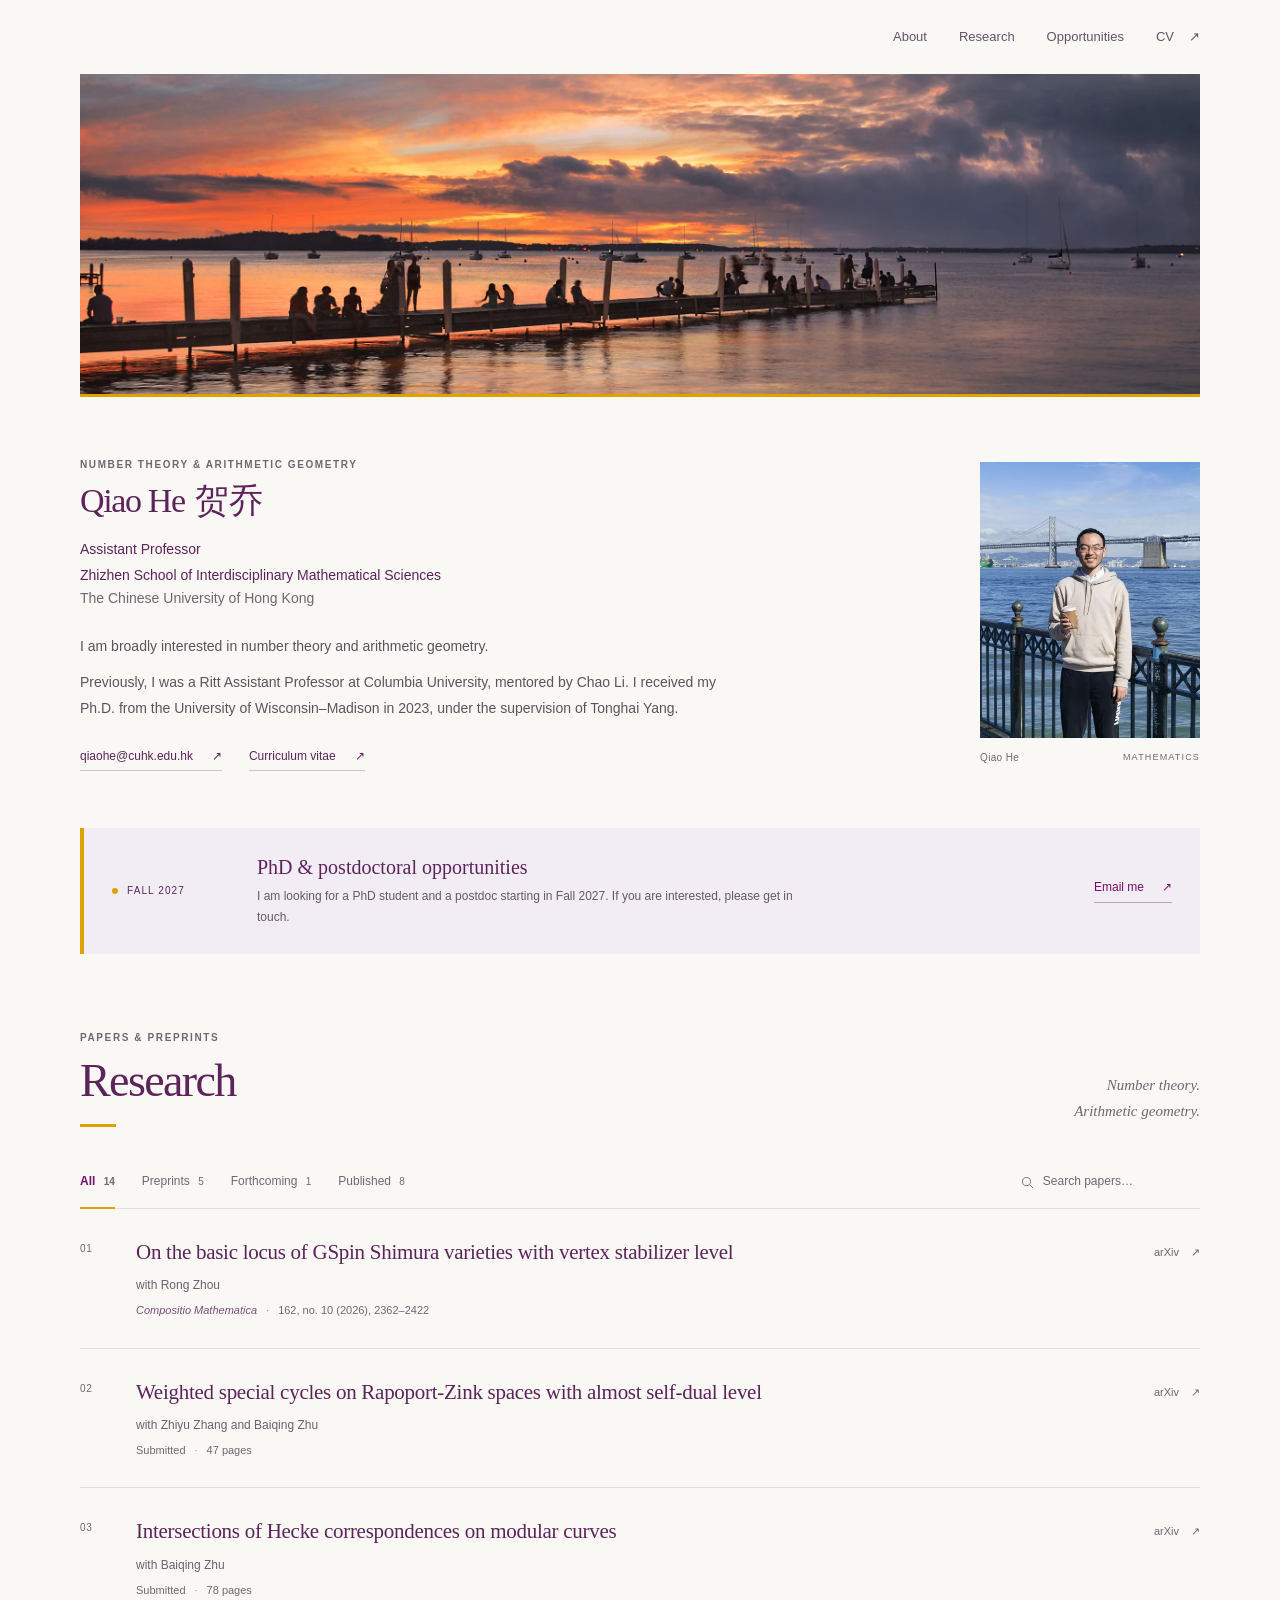
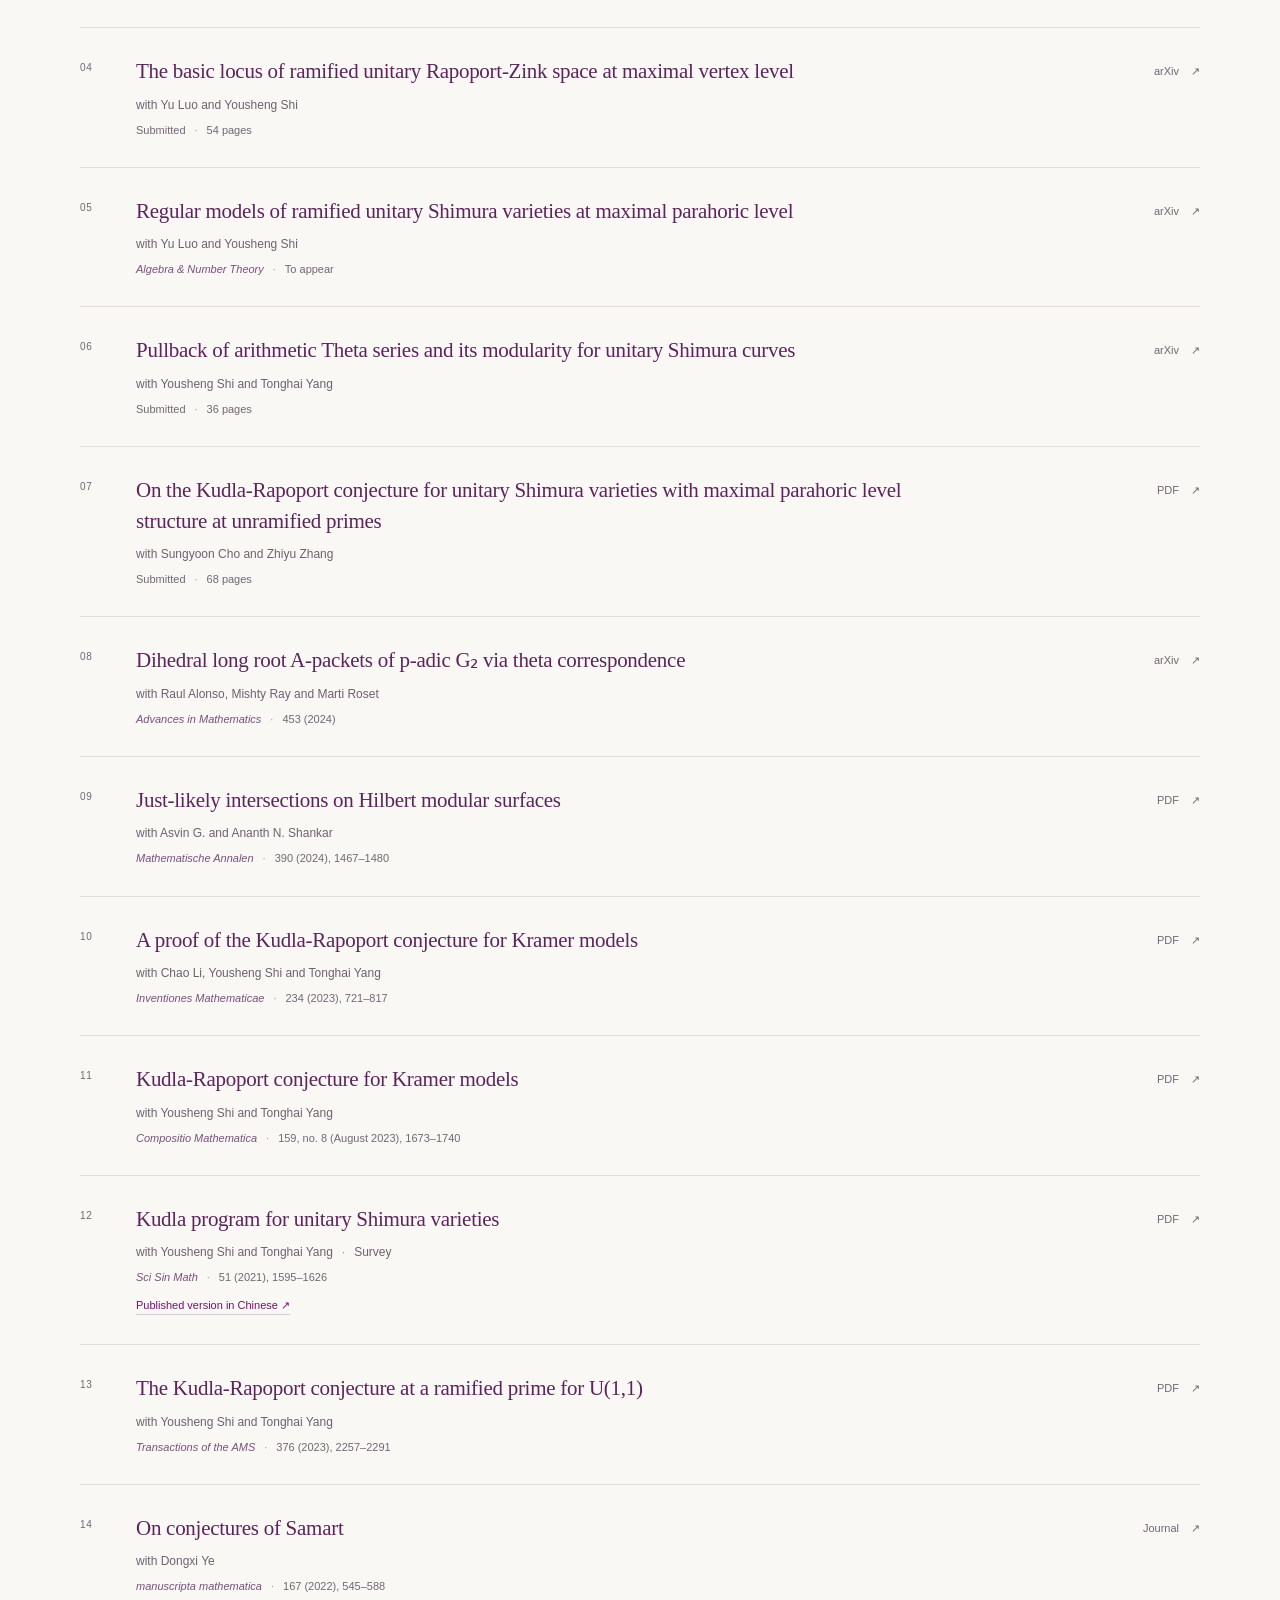
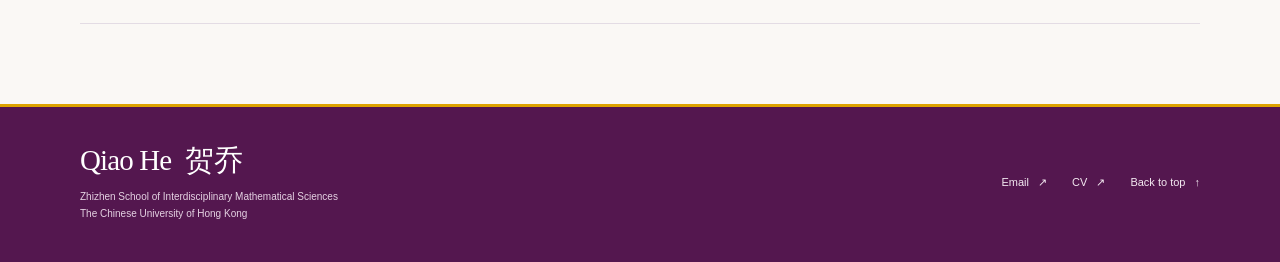
==== commit 5aaab1ac: "Add files via upload" ====
--- a/index.html
+++ b/index.html
@@ -13,7 +13,7 @@
 <body>
   <a class="skip-link" href="#main">Skip to content</a>
   <header class="site-header" id="top">
-    <div class="header-inner">
+    <div class="header-inner section-shell">
       <nav aria-label="Main navigation">
         <a href="#about">About</a>
         <a href="#research">Research</a>
@@ -23,7 +23,7 @@
     </div>
   </header>
 
-  <div class="panorama">
+  <div class="panorama section-shell">
     <a href="assets/header-original.jpg" target="_blank" rel="noopener" aria-label="View the original sunset photograph">
       <img src="assets/header.webp" alt="A brilliant orange sunset over a lake, with sailboats and people gathered on a wooden pier." width="2400" height="1088" fetchpriority="high">
     </a>
@@ -68,18 +68,18 @@
         <div class="filters" role="group" aria-label="Filter papers by publication status">
           <button type="button" class="filter active" data-filter="all" aria-pressed="true">All <span>14</span></button>
           <button type="button" class="filter" data-filter="preprint" aria-pressed="false">Preprints <span>5</span></button>
-          <button type="button" class="filter" data-filter="forthcoming" aria-pressed="false">Forthcoming <span>2</span></button>
-          <button type="button" class="filter" data-filter="published" aria-pressed="false">Published <span>7</span></button>
+          <button type="button" class="filter" data-filter="forthcoming" aria-pressed="false">Forthcoming <span>1</span></button>
+          <button type="button" class="filter" data-filter="published" aria-pressed="false">Published <span>8</span></button>
         </div>
         <label class="search"><span class="sr-only">Search papers by title or coauthor</span><svg aria-hidden="true" width="17" height="17" viewBox="0 0 24 24" fill="none" stroke="currentColor" stroke-width="1.5"><circle cx="10.5" cy="10.5" r="6.5"/><path d="m16 16 5 5"/></svg><input type="search" id="paper-search" placeholder="Search papers…" autocomplete="off"></label>
       </div>
       <p id="result-status" class="sr-only" role="status" aria-live="polite"></p>
       <ol class="papers">
-        <li class="paper" data-status="forthcoming">
+        <li class="paper" data-status="published">
           <span class="paper-number" aria-hidden="true">01</span><div class="paper-content">
-            <h3><a href="https://arxiv.org/pdf/2505.08911" target="_blank" rel="noopener">On the basic locus of GSpin Shimura varieties with vertex stabilizer level</a></h3>
-            <p class="coauthors">with Rong Zhou</p><p class="publication"><span class="journal">Compositio Mathematica</span><span class="separator">·</span>To appear</p>
-          </div><a class="paper-action" href="https://arxiv.org/pdf/2505.08911" target="_blank" rel="noopener" aria-label="Read On the basic locus of GSpin Shimura varieties with vertex stabilizer level">arXiv <span aria-hidden="true">↗</span></a>
+            <h3><a href="https://doi.org/10.1017/S0010437X26103571" target="_blank" rel="noopener">On the basic locus of GSpin Shimura varieties with vertex stabilizer level</a></h3>
+            <p class="coauthors">with Rong Zhou</p><p class="publication"><span class="journal">Compositio Mathematica</span><span class="separator">·</span>162, no. 10 (2026), 2362–2422</p>
+          </div><a class="paper-action" href="https://arxiv.org/pdf/2505.08911" target="_blank" rel="noopener" aria-label="Read the arXiv version of On the basic locus of GSpin Shimura varieties with vertex stabilizer level">arXiv <span aria-hidden="true">↗</span></a>
         </li>
         <li class="paper" data-status="preprint">
           <span class="paper-number" aria-hidden="true">02</span><div class="paper-content">
--- a/styles.css
+++ b/styles.css
@@ -13,21 +13,21 @@
 [hidden]{display:none!important}
 img{display:block;max-width:100%}
 p,h1,h2,h3,figure{margin:0}
-.section-shell{width:calc(100% - 112px);max-width:1120px;margin-inline:auto}
-.site-header{padding:21px 56px 22px;border-top:5px solid var(--purple);background:#fff}
+.section-shell {
+  width: calc(100% - 112px);
+  max-width: 1120px;
+  margin-inline: auto;
+}
+.site-header{padding-block:21px 22px;background:var(--paper)}
 .header-inner {
-  max-width: 1280px;
-  margin: auto;
   display: flex;
   justify-content: flex-end;
 }
 
-
-
 nav{display:flex;align-items:center;gap:32px;font-size:13px;color:#655369}
 nav a{padding:5px 0}
 .nav-cv{display:flex;gap:15px;align-items:center}
-.panorama{max-width:1360px;margin:0 auto;width:calc(100% - 56px);overflow:hidden;background:#ded0cf;border-bottom:3px solid var(--gold)}
+.panorama{overflow:hidden;background:#ded0cf;border-bottom:3px solid var(--gold)}
 .panorama img{width:100%;height:clamp(220px,25vw,350px);object-fit:cover;object-position:center 53%}
 .panorama a{display:block}
 .panorama a:focus-visible{outline-offset:-6px}
@@ -96,15 +96,24 @@
 .skip-link{position:fixed;left:16px;top:-100px;z-index:20;padding:12px 18px;background:var(--ink);color:white}
 .skip-link:focus{top:12px;color:white}
 @media(min-width:1600px){.panorama img{height:370px}}
-@media(max-width:1000px){.section-shell{width:calc(100% - 80px)}.about{gap:50px;grid-template-columns:minmax(0,1fr) 195px}.portrait,.portrait img{width:195px}.portrait img{height:260px}.site-header{padding-inline:40px}.opportunities{gap:20px;grid-template-columns:100px 1fr auto}.filters{gap:18px}.paper{gap:15px}}
-@media(max-width:720px){.site-header{padding:20px 24px}nav{gap:18px;font-size:12px}.panorama{width:calc(100% - 32px)}.panorama img{height:210px}.section-shell{width:calc(100% - 48px)}.about{gap:30px;padding-block:40px;grid-template-columns:minmax(0,1fr) 140px;align-items:start}.portrait,.portrait img{width:140px}.portrait{padding-top:35px}.portrait img{height:190px}.portrait figcaption{display:none}.eyebrow{font-size:9px;letter-spacing:.1em}h1{font-size:30px}.position{font-size:12px}.biography{font-size:13px}.contact-links{gap:17px;font-size:11px}.opportunities{padding:22px;grid-template-columns:1fr;gap:12px}.opportunities h2{font-size:21px}.opportunities .text-link{justify-self:start;margin-top:2px}.research{padding-top:50px;padding-bottom:55px}.research-note{display:none}.section-heading h2{font-size:39px}.research-tools{flex-wrap:wrap;gap:0}.filters{width:100%;justify-content:space-between;gap:10px}.filter{font-size:11px;padding:14px 0}.search{width:100%;padding:8px 0;border-top:1px solid var(--rule)}.search input{font-size:12px}.paper{grid-template-columns:23px minmax(0,1fr);gap:12px;padding:25px 0}.paper h3{font-size:19px}.paper-action{grid-column:2;justify-content:flex-start;padding:0;font-size:10px;margin-top:0}.coauthors{font-size:11px}.publication{font-size:10px}.site-footer{align-items:flex-start;padding-top:27px}.footer-links{gap:15px;flex-wrap:wrap;justify-content:flex-end;max-width:160px}}
-@media(max-width:460px){nav{gap:14px;font-size:11px}nav a[href="#opportunities"]{display:none}.about{grid-template-columns:1fr;position:relative;gap:0}.about-main{min-width:0}.about .eyebrow{max-width:185px;min-height:27px}h1{font-size:30px;max-width:210px;margin-top:5px}.position{max-width:210px;padding-right:10px;min-height:62px;line-height:1.7}.portrait{position:absolute;right:0;top:32px;padding:0;width:104px}.portrait img{width:104px;height:139px}.biography{margin-top:25px;line-height:1.85}.contact-links{column-gap:23px;row-gap:12px}.panorama img{height:190px}.paper h3{font-size:18px}.opportunities h2{font-size:20px}.site-footer{gap:20px}.footer-links{gap:13px;max-width:110px;font-size:10px}.site-footer p{max-width:180px}.filter span{margin-left:2px;font-size:9px}}
-@media(max-width:360px){.portrait{width:84px}.portrait img{width:84px;height:114px}.about .eyebrow,h1,.position{max-width:calc(100% - 103px)}h1{font-size:28px}.position{font-size:11px;padding-right:0}.contact-links{gap:15px}}
+@media(max-width:1000px){.section-shell{width:calc(100% - 80px)}.about{gap:50px;grid-template-columns:minmax(0,1fr) 195px}.portrait,.portrait img{width:195px}.portrait img{height:260px}.opportunities{gap:20px;grid-template-columns:100px 1fr auto}.filters{gap:18px}.paper{gap:15px}}
+@media(max-width:720px){nav{gap:18px;font-size:12px}.panorama img{height:210px}.section-shell{width:calc(100% - 48px)}.about{gap:30px;padding-block:40px;grid-template-columns:minmax(0,1fr) 140px;align-items:start}.portrait,.portrait img{width:140px}.portrait{padding-top:35px}.portrait img{height:190px}.portrait figcaption{display:none}.eyebrow{font-size:9px;letter-spacing:.1em}h1{font-size:30px}.position{font-size:12px}.biography{font-size:13px}.contact-links{gap:17px;font-size:11px}.opportunities{padding:22px;grid-template-columns:1fr;gap:12px}.opportunities h2{font-size:21px}.opportunities .text-link{justify-self:start;margin-top:2px}.research{padding-top:50px;padding-bottom:55px}.research-note{display:none}.section-heading h2{font-size:39px}.research-tools{flex-wrap:wrap;gap:0}.filters{width:100%;justify-content:space-between;gap:10px}.filter{font-size:11px;padding:14px 0}.search{width:100%;padding:8px 0;border-top:1px solid var(--rule)}.search input{font-size:12px}.paper{grid-template-columns:23px minmax(0,1fr);gap:12px;padding:25px 0}.paper h3{font-size:19px}.paper-action{grid-column:2;justify-content:flex-start;padding:0;font-size:10px;margin-top:0}.coauthors{font-size:11px}.publication{font-size:10px}.site-footer{align-items:flex-start;padding-top:27px}.footer-links{gap:15px;flex-wrap:wrap;justify-content:flex-end;max-width:160px}}
+@media(max-width:460px){nav{gap:14px;font-size:11px}
+.about{grid-template-columns:minmax(0,1fr) clamp(84px,24vw,104px);column-gap:16px;row-gap:0}
+.about-main{display:contents}
+.about .eyebrow,#name,.position{grid-column:1}
+.about .eyebrow{min-height:27px}
+h1{font-size:30px;margin-top:5px}
+.portrait{grid-column:2;grid-row:1 / 4;align-self:start;padding:0;width:100%}
+.portrait img{width:100%;height:auto;aspect-ratio:3 / 4}
+.biography,.contact-links{grid-column:1 / -1}
+.biography{margin-top:25px;line-height:1.85}.contact-links{column-gap:23px;row-gap:12px}.panorama img{height:190px}.paper h3{font-size:18px}.opportunities h2{font-size:20px}.site-footer{gap:20px}.footer-links{gap:13px;max-width:110px;font-size:10px}.site-footer p{max-width:180px}.filter span{margin-left:2px;font-size:9px}}
+@media(max-width:360px){h1{font-size:28px}.position{font-size:11px;padding-right:0}.contact-links{gap:15px}}
 @media(max-width:1000px){nav{gap:22px}}
-@media(max-width:720px){nav{width:100%;justify-content:space-between;gap:14px;font-size:12px}nav a[href="#opportunities"]{display:block}.site-header{padding-block:12px}}
+@media(max-width:720px){nav{width:100%;justify-content:space-between;gap:14px;font-size:12px}.site-header{padding-block:12px}}
 @media(max-width:360px){nav{font-size:11px}}
 
 @media(max-width:720px){#name{flex-direction:column;gap:.08em}}
-@media(max-width:460px){.position{max-width:none;padding-right:0;min-height:0}.position .department{max-width:100%}}
+
 @media(prefers-reduced-motion:reduce){html{scroll-behavior:auto}*{transition:none!important}}
 @media print{body{background:white;color:black}.site-header,.panorama,.research-tools,.paper-action,.footer-links,.contact-links,.opportunities .text-link,.skip-link{display:none!important}.section-shell{width:100%;max-width:none}.about{padding-top:0;gap:35px;grid-template-columns:1fr 130px}.portrait,.portrait img{width:130px}.portrait img{height:170px}.research{padding-top:30px}.paper{break-inside:avoid;padding:15px 0;grid-template-columns:25px 1fr}.paper[hidden]{display:grid!important}.paper h3{font-size:16px}.opportunities{background:none;border:1px solid #ccc}.opportunities h2,.opportunity-label,.opportunities p{color:#333}.footer-band{background:none}.footer-name,.site-footer p{color:#333}.site-footer{margin-top:20px}.empty-state{display:none!important}h1{font-size:30px}}
